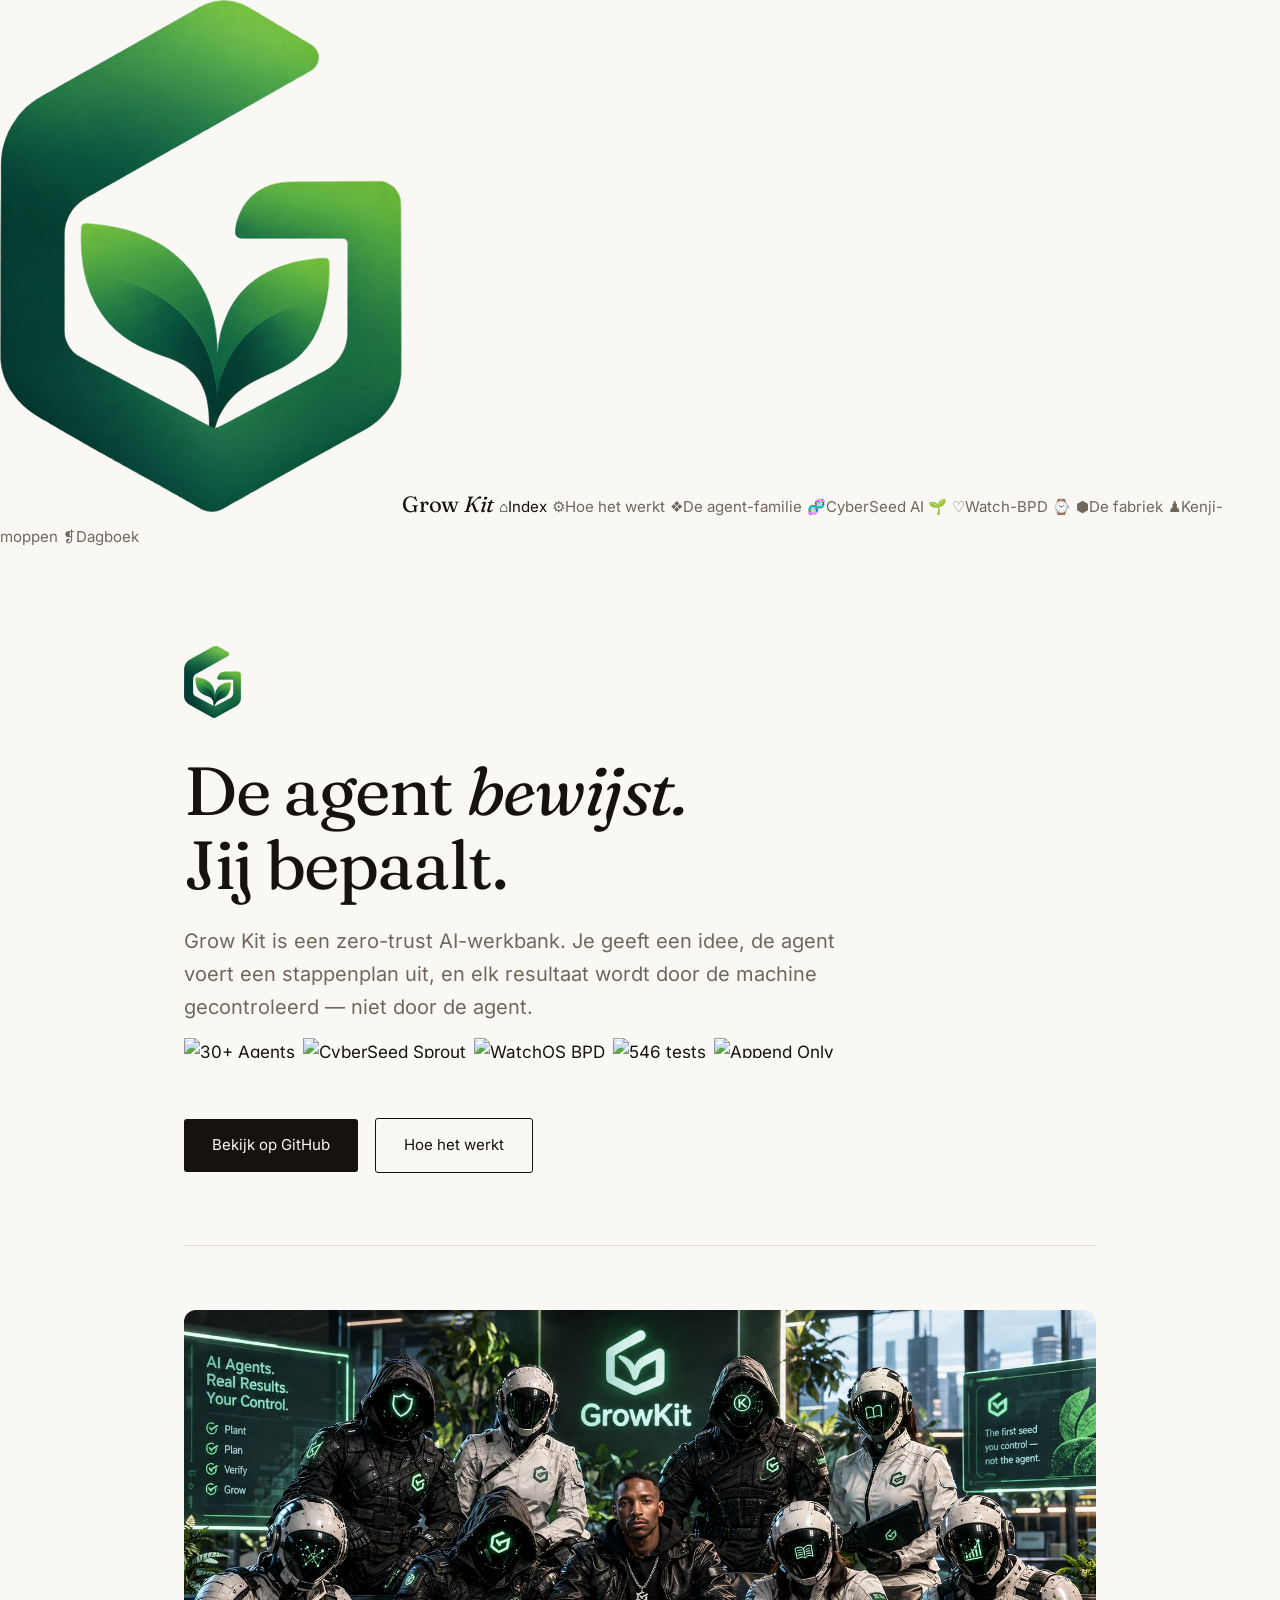
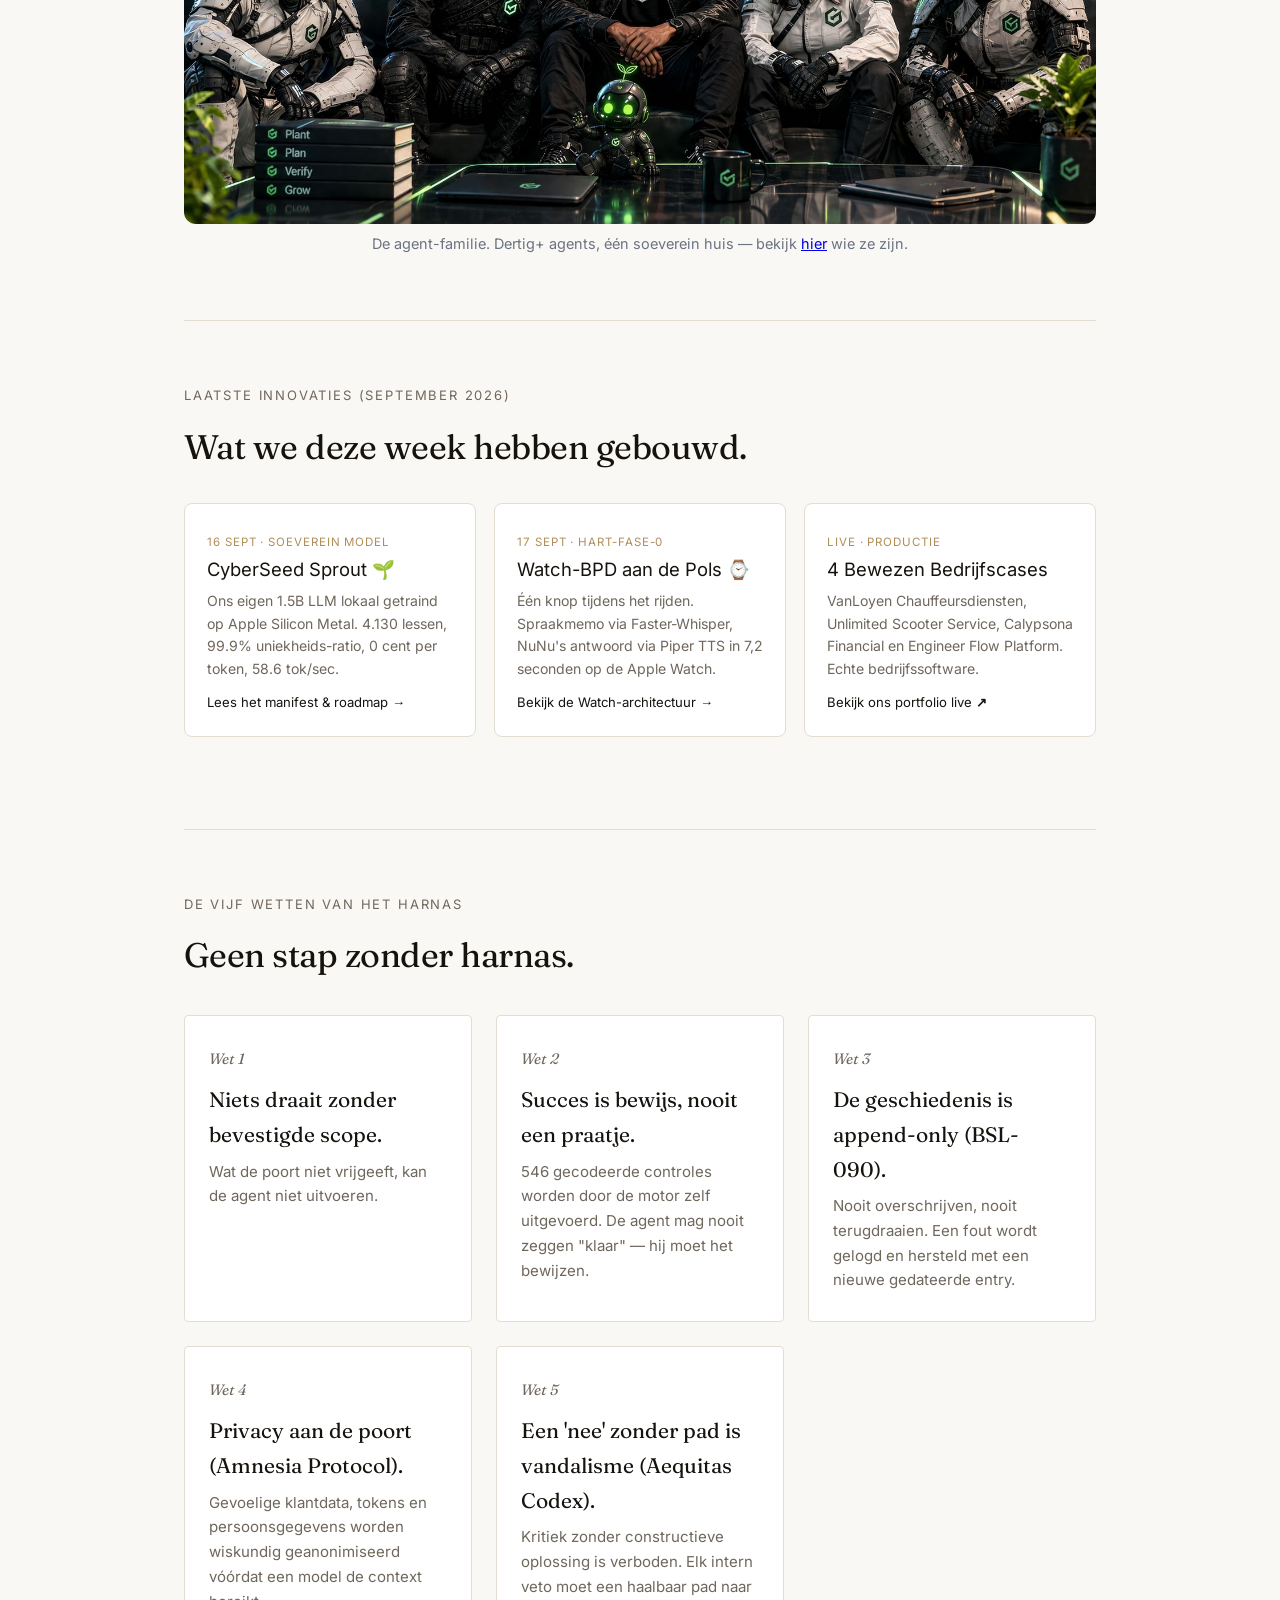
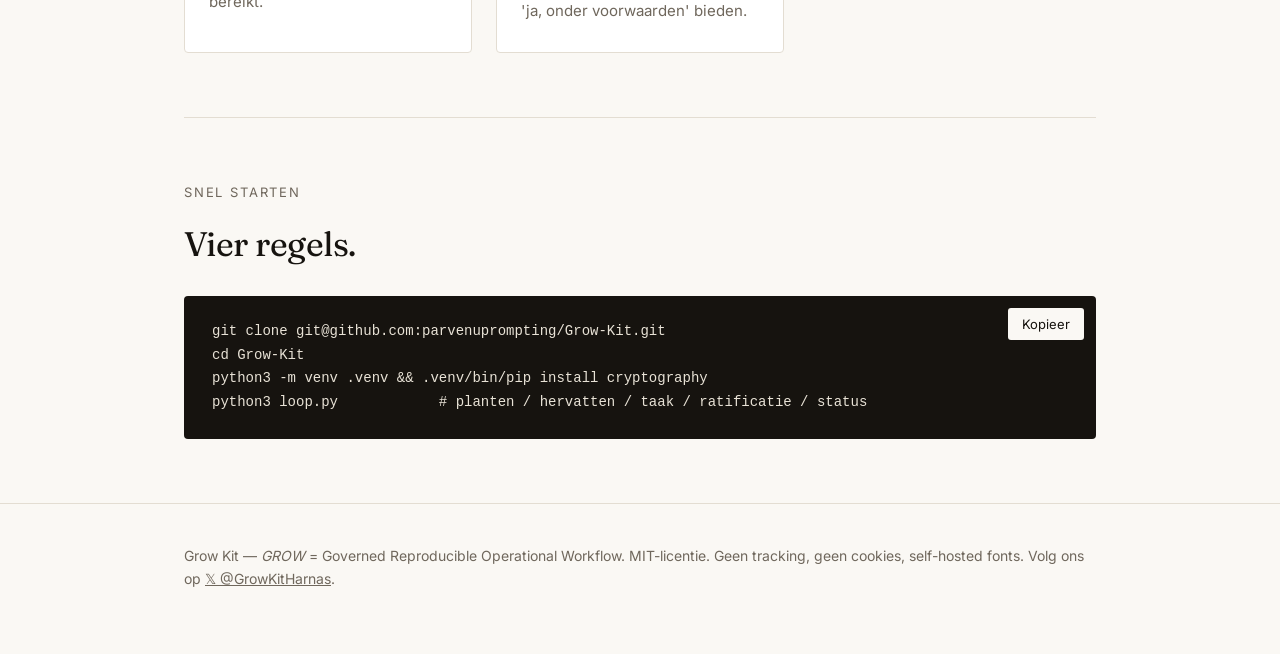
==== index.html @ c6827b42 "Update agenten count naar 30+ op Grow Kit site en familie pagina" ====
<!DOCTYPE html>
<html lang="nl">
<head>
<meta charset="utf-8">
<meta name="viewport" content="width=device-width, initial-scale=1">
<title>Grow Kit — De agent bewijst. Jij bepaalt.</title>
<meta name="description" content="Grow Kit is een zero-trust AI-werkbank: je geeft een idee, de agent voert uit, en elk resultaat wordt door de machine gecontroleerd — niet door de agent.">
<link rel="icon" type="image/png" href="assets/logo.png">
<link rel="stylesheet" href="css/side-nav.css">
<link rel="stylesheet" href="css/style.css">
<style>
.badge-strip { display: flex; gap: 8px; flex-wrap: wrap; margin-top: 14px; }
.badge-strip img { height: 20px; }
.milestone-grid { display: grid; grid-template-columns: repeat(auto-fit, minmax(260px, 1fr)); gap: 18px; margin: 28px 0; }
.milestone-card { background: #fff; border: 1px solid var(--line); border-radius: 8px; padding: 22px; text-decoration: none; color: inherit; display: flex; flex-direction: column; justify-content: space-between; transition: transform .15s, border-color .15s; }
.milestone-card:hover { transform: translateY(-2px); border-color: #16130f; }
.milestone-card h3 { font-size: 1.15rem; margin-bottom: 6px; }
.milestone-card p { font-size: .88rem; color: var(--muted); line-height: 1.6; margin-bottom: 12px; }
.milestone-tag { font-size: .72rem; text-transform: uppercase; letter-spacing: .08em; font-weight: 700; color: #b08d57; }
</style>
</head>
<body>
<nav class="side-nav" id="side-nav" aria-label="Hoofdmenu">
<a class="brand" href="./"><img src="assets/logo.png" alt="Grow Kit"><span class="brand-tekst">Grow <em>Kit</em></span></a>
<a class="item" aria-current="page" href="./"><span class="icoon">⌂</span><span class="label">Index</span></a>
<a class="item" href="hoe-het-werkt/"><span class="icoon">⚙</span><span class="label">Hoe het werkt</span></a>
<a class="item" href="familie/"><span class="icoon">❖</span><span class="label">De agent-familie</span></a>
<a class="item" href="cyberseed/"><span class="icoon">🧬</span><span class="label">CyberSeed AI 🌱</span></a>
<a class="item" href="watch-bpd/"><span class="icoon">♡</span><span class="label">Watch-BPD ⌚</span></a>
<a class="item" href="fabriek/"><span class="icoon">⬢</span><span class="label">De fabriek</span></a>
<a class="item" href="familie/kenji-moppen/"><span class="icoon">♟</span><span class="label">Kenji-moppen</span></a>
<a class="item" href="dagboek/"><span class="icoon">❡</span><span class="label">Dagboek</span></a>
</nav>

<main class="wrap">
  <section class="hero">
    <img class="hero-logo" src="assets/logo.png" alt="Grow Kit-logo">
    <h1>De agent <em>bewijst.</em><br>Jij bepaalt.</h1>
    <p class="lede">Grow Kit is een zero-trust AI-werkbank. Je geeft een idee, de agent voert een stappenplan uit, en elk resultaat wordt door de machine gecontroleerd — niet door de agent.</p>
    
    <div class="badge-strip">
      <img src="https://img.shields.io/badge/agents-30%2B_actief-gold?style=flat-square" alt="30+ Agents">
      <img src="https://img.shields.io/badge/model-CyberSeed_Sprout_v1-green?style=flat-square" alt="CyberSeed Sprout">
      <img src="https://img.shields.io/badge/watchOS-BPD_v0.1-orange?style=flat-square" alt="WatchOS BPD">
      <img src="https://img.shields.io/badge/zero--trust-546_tests-success?style=flat-square" alt="546 tests">
      <img src="https://img.shields.io/badge/history-append--only-blue?style=flat-square" alt="Append Only">
    </div>

    <div style="margin-top: 24px;">
      <a class="btn" href="https://github.com/parvenuprompting/Grow-Kit" target="_blank" rel="noopener">Bekijk op GitHub</a>
      <a class="btn ghost" href="hoe-het-werkt/">Hoe het werkt</a>
    </div>
  </section>

  <section>
    <img src="assets/banner-team-portret.jpg" alt="De agent-familie van Grow Kit - twintig agents rond hun baas" style="width:100%;border-radius:12px;display:block;">
    <p style="text-align:center;margin-top:.6em;font-size:.85em;color:#6a7382;">De agent-familie. Dertig+ agents, één soeverein huis — bekijk <a href="familie/">hier</a> wie ze zijn.</p>
  </section>

  <!-- ACTUELE MIJLPALEN (16-17 SEPT) -->
  <section>
    <p class="kicker">Laatste Innovaties (September 2026)</p>
    <h2>Wat we deze week hebben gebouwd.</h2>
    <div class="milestone-grid">
      <a href="cyberseed/" class="milestone-card">
        <div>
          <span class="milestone-tag">16 Sept · Soeverein Model</span>
          <h3>CyberSeed Sprout 🌱</h3>
          <p>Ons eigen 1.5B LLM lokaal getraind op Apple Silicon Metal. 4.130 lessen, 99.9% uniekheids-ratio, 0 cent per token, 58.6 tok/sec.</p>
        </div>
        <strong style="font-size:.82rem;color:#16130f">Lees het manifest &amp; roadmap →</strong>
      </a>

      <a href="watch-bpd/" class="milestone-card">
        <div>
          <span class="milestone-tag">17 Sept · Hart-fase-0</span>
          <h3>Watch-BPD aan de Pols ⌚</h3>
          <p>Één knop tijdens het rijden. Spraakmemo via Faster-Whisper, NuNu's antwoord via Piper TTS in 7,2 seconden op de Apple Watch.</p>
        </div>
        <strong style="font-size:.82rem;color:#16130f">Bekijk de Watch-architectuur →</strong>
      </a>

      <a href="https://parvenuprompting.github.io/parvenu-agents-site/" target="_blank" rel="noopener" class="milestone-card">
        <div>
          <span class="milestone-tag">Live · Productie</span>
          <h3>4 Bewezen Bedrijfscases</h3>
          <p>VanLoyen Chauffeursdiensten, Unlimited Scooter Service, Calypsona Financial en Engineer Flow Platform. Echte bedrijfssoftware.</p>
        </div>
        <strong style="font-size:.82rem;color:#16130f">Bekijk ons portfolio live ↗</strong>
      </a>
    </div>
  </section>

  <section>
    <p class="kicker">De vijf wetten van het harnas</p>
    <h2>Geen stap zonder harnas.</h2>
    <div class="wetten">
      <div class="wet">
        <span class="nr">Wet 1</span>
        <h3>Niets draait zonder bevestigde scope.</h3>
        <p>Wat de poort niet vrijgeeft, kan de agent niet uitvoeren.</p>
      </div>
      <div class="wet">
        <span class="nr">Wet 2</span>
        <h3>Succes is bewijs, nooit een praatje.</h3>
        <p>546 gecodeerde controles worden door de motor zelf uitgevoerd. De agent mag nooit zeggen "klaar" — hij moet het bewijzen.</p>
      </div>
      <div class="wet">
        <span class="nr">Wet 3</span>
        <h3>De geschiedenis is append-only (BSL-090).</h3>
        <p>Nooit overschrijven, nooit terugdraaien. Een fout wordt gelogd en hersteld met een nieuwe gedateerde entry.</p>
      </div>
      <div class="wet">
        <span class="nr">Wet 4</span>
        <h3>Privacy aan de poort (Amnesia Protocol).</h3>
        <p>Gevoelige klantdata, tokens en persoonsgegevens worden wiskundig geanonimiseerd vóórdat een model de context bereikt.</p>
      </div>
      <div class="wet">
        <span class="nr">Wet 5</span>
        <h3>Een 'nee' zonder pad is vandalisme (Aequitas Codex).</h3>
        <p>Kritiek zonder constructieve oplossing is verboden. Elk intern veto moet een haalbaar pad naar 'ja, onder voorwaarden' bieden.</p>
      </div>
    </div>
  </section>

  <section>
    <p class="kicker">Snel starten</p>
    <h2>Vier regels.</h2>
<div class="install"><button class="copy-btn" onclick="copyInstall(this)">Kopieer</button><pre><code>git clone git@github.com:parvenuprompting/Grow-Kit.git
cd Grow-Kit
python3 -m venv .venv &amp;&amp; .venv/bin/pip install cryptography
python3 loop.py            # planten / hervatten / taak / ratificatie / status</code></pre></div>
  </section>
</main>

<footer>
  <div class="wrap">
    <p>Grow Kit — <em>GROW</em> = Governed Reproducible Operational Workflow. MIT-licentie. Geen tracking, geen cookies, self-hosted fonts. Volg ons op <a href="https://x.com/GrowKitHarnas">𝕏 @GrowKitHarnas</a>.</p>
  </div>
</footer>
<script>
function copyInstall(btn) {
  var cmd = document.querySelector('.install code').innerText;
  navigator.clipboard.writeText(cmd).then(function () {
    btn.textContent = 'Gekopieerd ✓'; btn.classList.add('ok');
    setTimeout(function () { btn.textContent = 'Kopieer'; btn.classList.remove('ok'); }, 2000);
  });
}
</script>
</body>
</html>
---- css/style.css ----
/* Grow Kit — editorial monochrome, Fraunces + Inter (self-hosted, SIL OFL) */

@font-face {
  font-family: 'Fraunces';
  font-style: normal;
  font-weight: 400;
  font-display: swap;
  src: url('../fonts/fraunces-400.woff2') format('woff2');
}
@font-face {
  font-family: 'Fraunces';
  font-style: italic;
  font-weight: 400;
  font-display: swap;
  src: url('../fonts/fraunces-400-italic.woff2') format('woff2');
}
@font-face {
  font-family: 'Inter';
  font-style: normal;
  font-weight: 400;
  font-display: swap;
  src: url('../fonts/inter-400.woff2') format('woff2');
}
@font-face {
  font-family: 'Inter';
  font-style: normal;
  font-weight: 600;
  font-display: swap;
  src: url('../fonts/inter-600.woff2') format('woff2');
}

:root {
  --ink: #16130f;
  --paper: #faf8f4;
  --muted: #6f675c;
  --line: #e3ddd2;
  --accent: #16130f;
  --serif: 'Fraunces', Georgia, serif;
  --sans: 'Inter', -apple-system, sans-serif;
}

* { margin: 0; padding: 0; box-sizing: border-box; }

body {
  background: var(--paper);
  color: var(--ink);
  font-family: var(--sans);
  font-size: 17px;
  line-height: 1.65;
  -webkit-font-smoothing: antialiased;
}

.wrap { max-width: 960px; margin: 0 auto; padding: 0 24px; }

/* ── header ── */
header {
  border-bottom: 1px solid var(--line);
  padding: 20px 0;
}
.nav {
  display: flex;
  align-items: baseline;
  justify-content: space-between;
  gap: 24px;
}
.brand {
  font-family: var(--serif);
  font-size: 22px;
  font-weight: 600;
  color: var(--ink);
  text-decoration: none;
  letter-spacing: -0.01em;
}
.brand em { font-style: italic; font-weight: 400; }
nav ul {
  display: flex;
  gap: 28px;
  list-style: none;
}
nav a {
  color: var(--muted);
  text-decoration: none;
  font-size: 15px;
}
nav a:hover, nav a[aria-current] { color: var(--ink); }

/* ── hero ── */
.hero { padding: 96px 0 72px; }
.hero h1 {
  font-family: var(--serif);
  font-weight: 400;
  font-size: clamp(40px, 7vw, 68px);
  line-height: 1.08;
  letter-spacing: -0.02em;
  max-width: 14em;
}
.hero h1 em { font-style: italic; }
.hero p.lede {
  margin-top: 24px;
  font-size: 20px;
  color: var(--muted);
  max-width: 34em;
}
.btn {
  display: inline-block;
  margin-top: 36px;
  padding: 14px 28px;
  background: var(--ink);
  color: var(--paper);
  text-decoration: none;
  font-size: 15px;
  font-weight: 600;
  border-radius: 3px;
}
.btn:hover { opacity: 0.85; }
.btn.ghost {
  background: transparent;
  color: var(--ink);
  border: 1px solid var(--ink);
  margin-left: 12px;
}

/* ── sections ── */
section { padding: 64px 0; border-top: 1px solid var(--line); }
section:first-of-type { border-top: 0; }
.kicker {
  font-size: 13px;
  text-transform: uppercase;
  letter-spacing: 0.14em;
  color: var(--muted);
  margin-bottom: 12px;
}
h2 {
  font-family: var(--serif);
  font-weight: 400;
  font-size: 34px;
  letter-spacing: -0.015em;
  margin-bottom: 20px;
}

/* wetten */
.wetten { display: grid; grid-template-columns: repeat(3, 1fr); gap: 24px; margin-top: 32px; }
.wet {
  border: 1px solid var(--line);
  border-radius: 4px;
  padding: 28px 24px;
  background: #fff;
}
.wet .nr {
  font-family: var(--serif);
  font-style: italic;
  font-size: 15px;
  color: var(--muted);
}
.wet h3 { font-family: var(--serif); font-weight: 400; font-size: 21px; margin: 10px 0 8px; }
.wet p { font-size: 15px; color: var(--muted); }

/* stappen */
.stappen { margin-top: 32px; }
.stap { display: grid; grid-template-columns: 64px 200px 1fr; gap: 24px; padding: 24px 0; border-bottom: 1px solid var(--line); }
.stap:last-child { border-bottom: 0; }
.stap .nr { font-family: var(--serif); font-style: italic; font-size: 28px; color: var(--muted); }
.stap h3 { font-family: var(--serif); font-weight: 400; font-size: 21px; }
.stap p { font-size: 15px; color: var(--muted); }

/* familie */
.familie { display: grid; grid-template-columns: repeat(auto-fill, minmax(260px, 1fr)); gap: 20px; margin-top: 32px; }
.agent {
  border: 1px solid var(--line);
  border-radius: 4px;
  padding: 24px;
  background: #fff;
}
.agent h3 { font-family: var(--serif); font-weight: 600; font-size: 20px; }
.agent .rol { font-size: 13px; text-transform: uppercase; letter-spacing: 0.1em; color: var(--muted); margin: 6px 0 12px; }
.agent p { font-size: 15px; color: var(--muted); }
.agent .stem { margin-top: 12px; font-family: var(--serif); font-style: italic; font-size: 15px; color: var(--ink); }

/* install */
pre {
  background: var(--ink);
  color: #e8e2d6;
  padding: 24px 28px;
  border-radius: 4px;
  overflow-x: auto;
  font-size: 14px;
  line-height: 1.7;
  margin-top: 24px;
}
pre code { font-family: ui-monospace, 'SF Mono', Menlo, monospace; }

/* footer */
footer {
  border-top: 1px solid var(--line);
  padding: 40px 0 64px;
  color: var(--muted);
  font-size: 14px;
}
footer a { color: var(--muted); }
footer a:hover { color: var(--ink); }

@media (max-width: 760px) {
  .wetten { grid-template-columns: 1fr; }
  .stap { grid-template-columns: 48px 1fr; }
  .stap p { grid-column: 2; }
  nav ul { gap: 16px; }
}

/* ── logo ── */
.brand-logo { height: 26px; width: auto; vertical-align: -7px; margin-right: 10px; border-radius: 5px; }
.hero-logo { height: 72px; width: auto; border-radius: 12px; margin-bottom: 28px; }

/* ── install-blok met kopieerknop ── */
.install { position: relative; }
.copy-btn {
  position: absolute;
  top: 12px;
  right: 12px;
  background: #faf8f4;
  color: var(--ink);
  border: 0;
  border-radius: 3px;
  padding: 8px 14px;
  font-family: var(--sans);
  font-size: 13px;
  font-weight: 600;
  cursor: pointer;
}
.copy-btn:hover { opacity: 0.85; }
.copy-btn.ok { background: #2e7d32; color: #fff; }


/* ── Dagboek ── */
.dag-entry { max-width: 720px; margin: 0 auto 3.5rem; }
.dag-entry h2 { font-family: var(--serif); font-weight: 400; font-size: 28px; margin-bottom: 4px; }
.dag-meta { font-size: 14px; color: var(--muted); margin-bottom: 16px; }
.dag-meta .auteur { color: var(--accent); font-weight: 600; }
.dag-entry p { margin-bottom: 1rem; color: var(--ink); }
.dag-entry blockquote { border-left: 3px solid var(--accent); padding-left: 1rem; margin: 1.2rem 0; font-style: italic; color: var(--muted); }
.dag-lijst { list-style: none; padding: 0; margin: 1.2rem 0; }
.dag-lijst li { padding-left: 1.4rem; position: relative; margin-bottom: 0.5rem; }
.dag-lijst li::before { content: '→'; position: absolute; left: 0; color: var(--accent); }
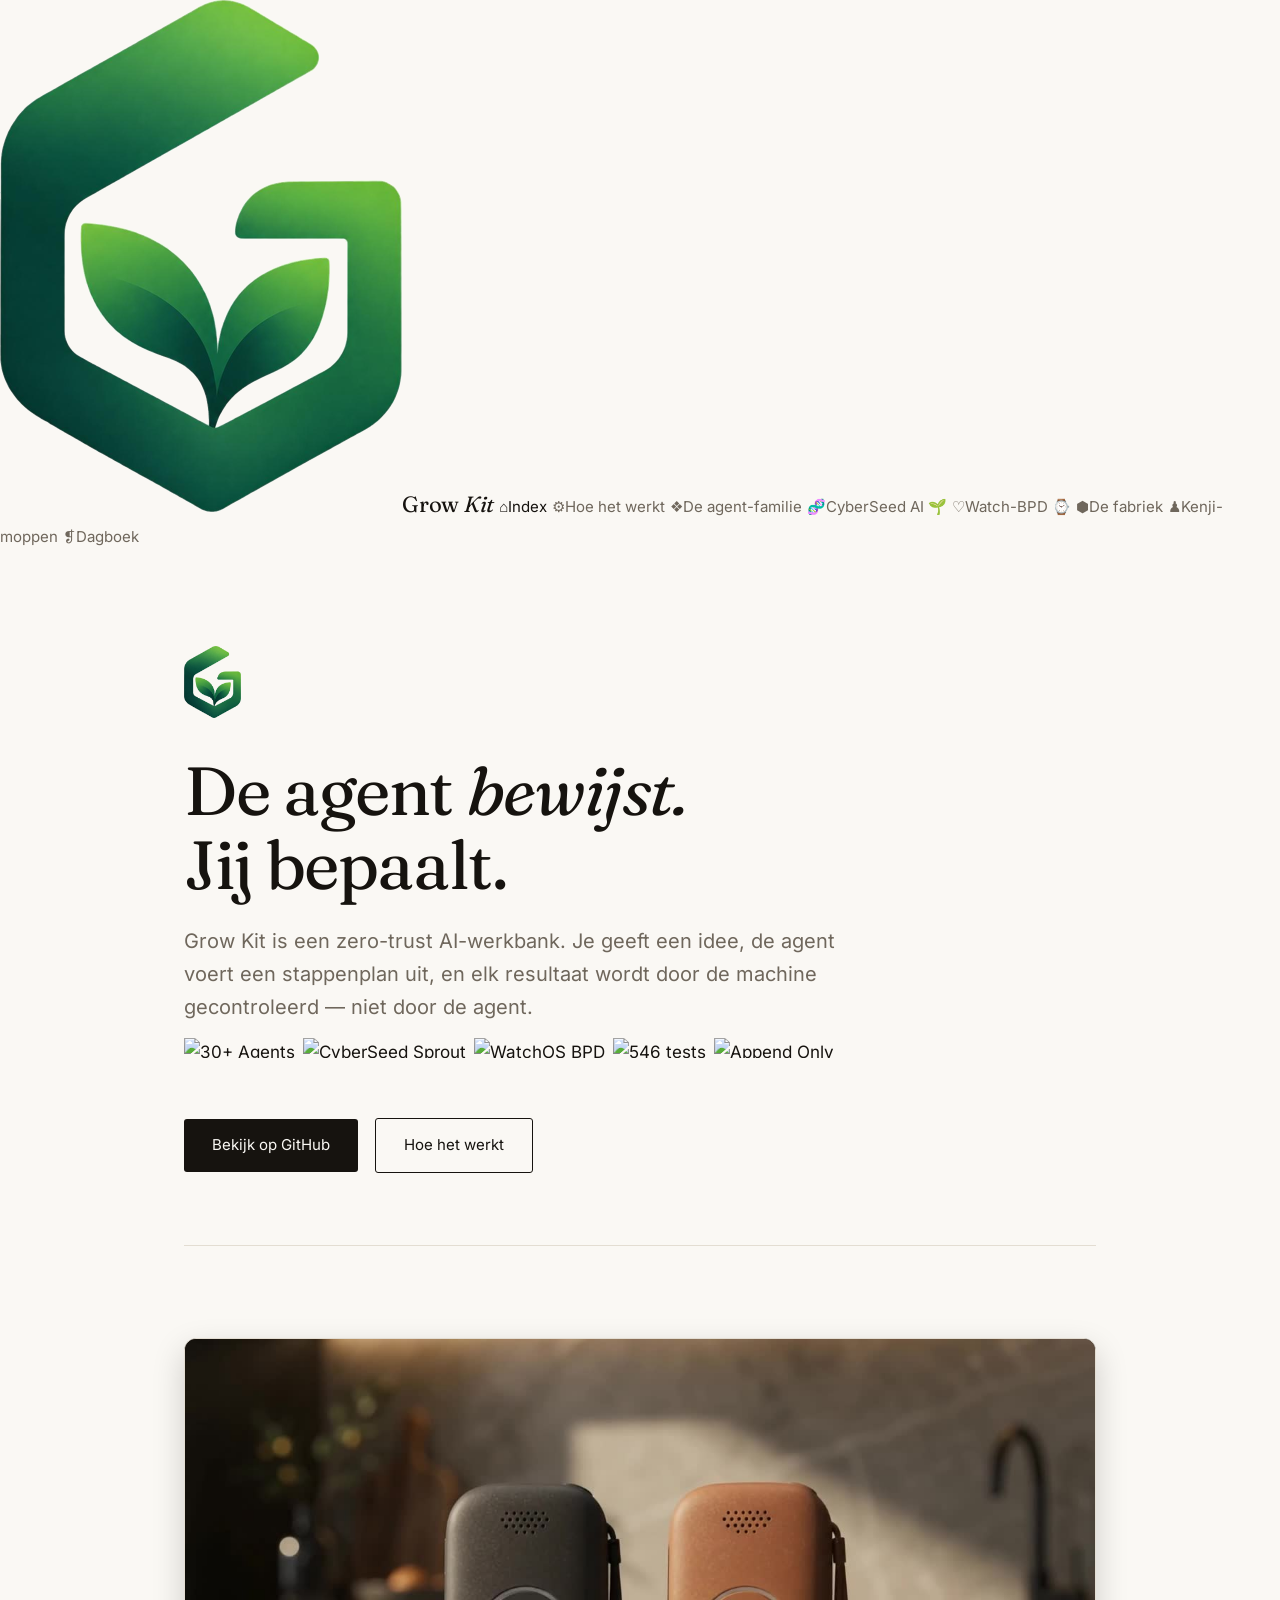
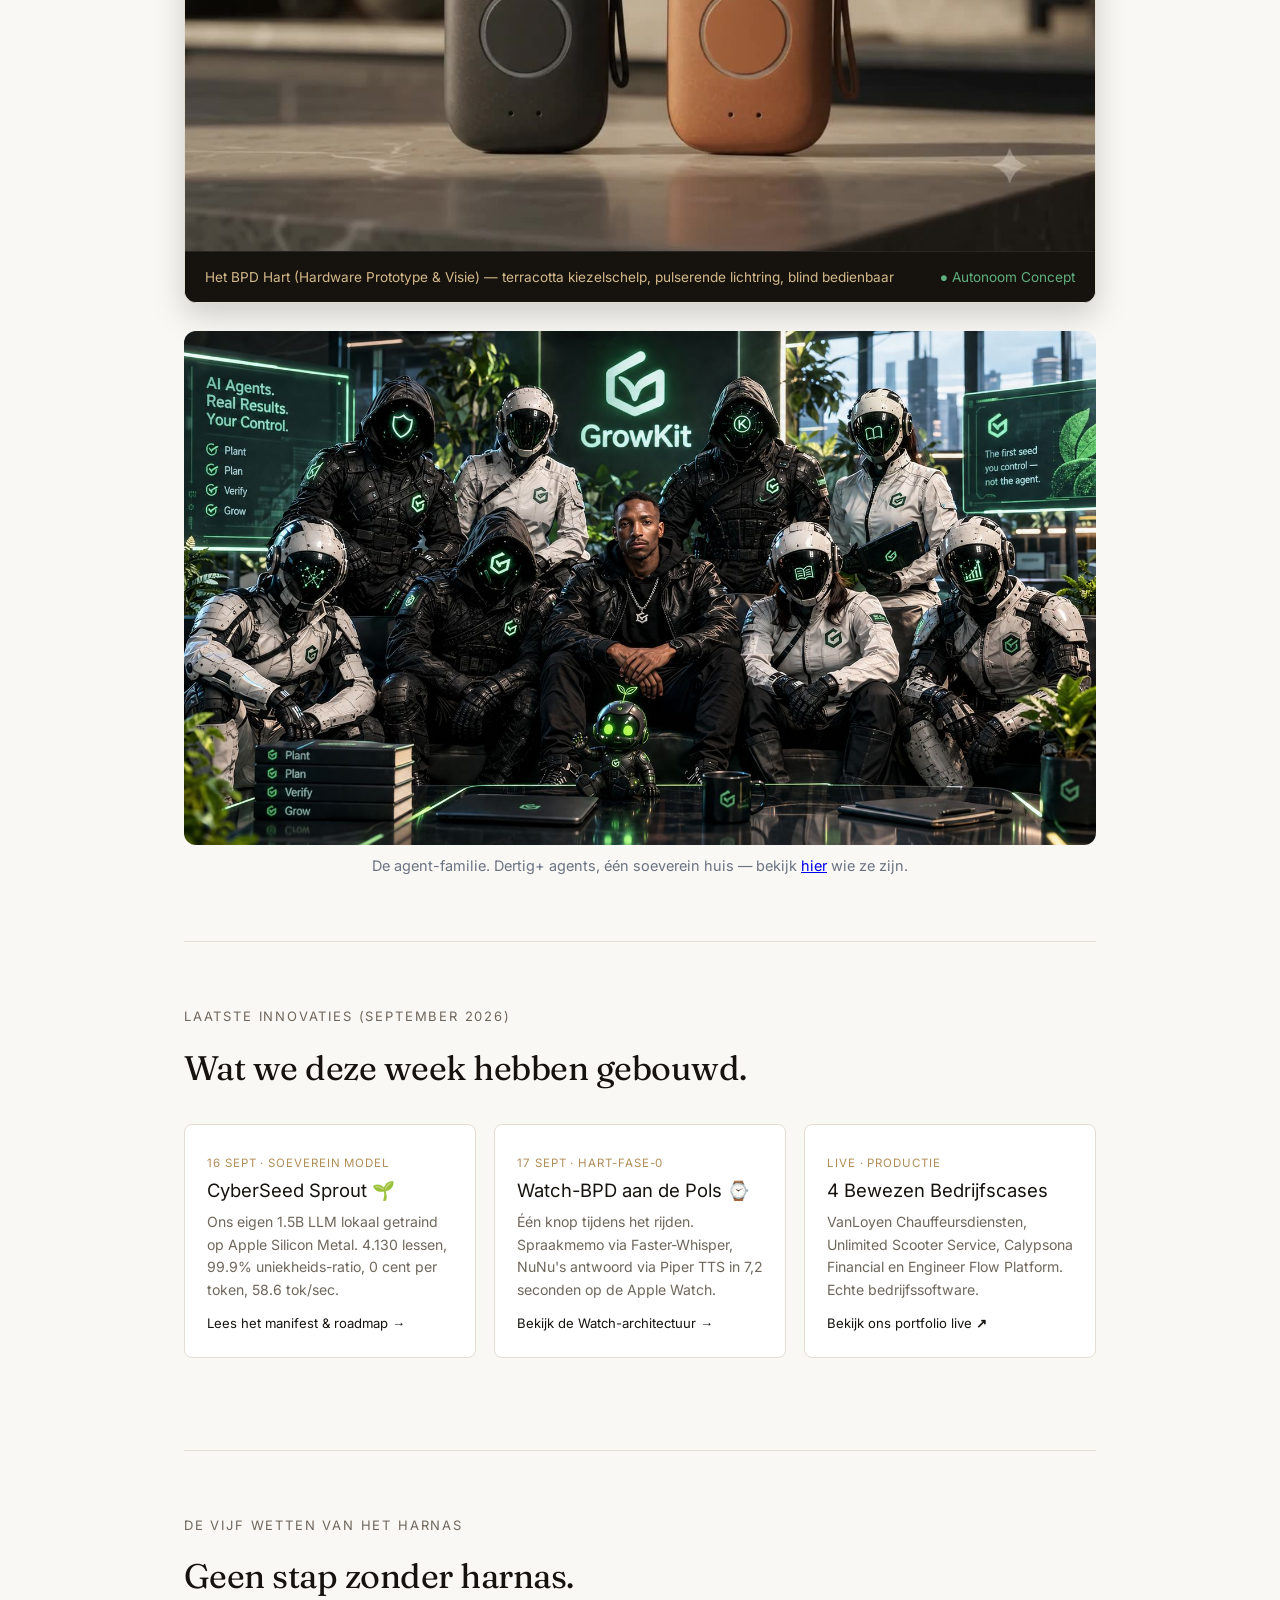
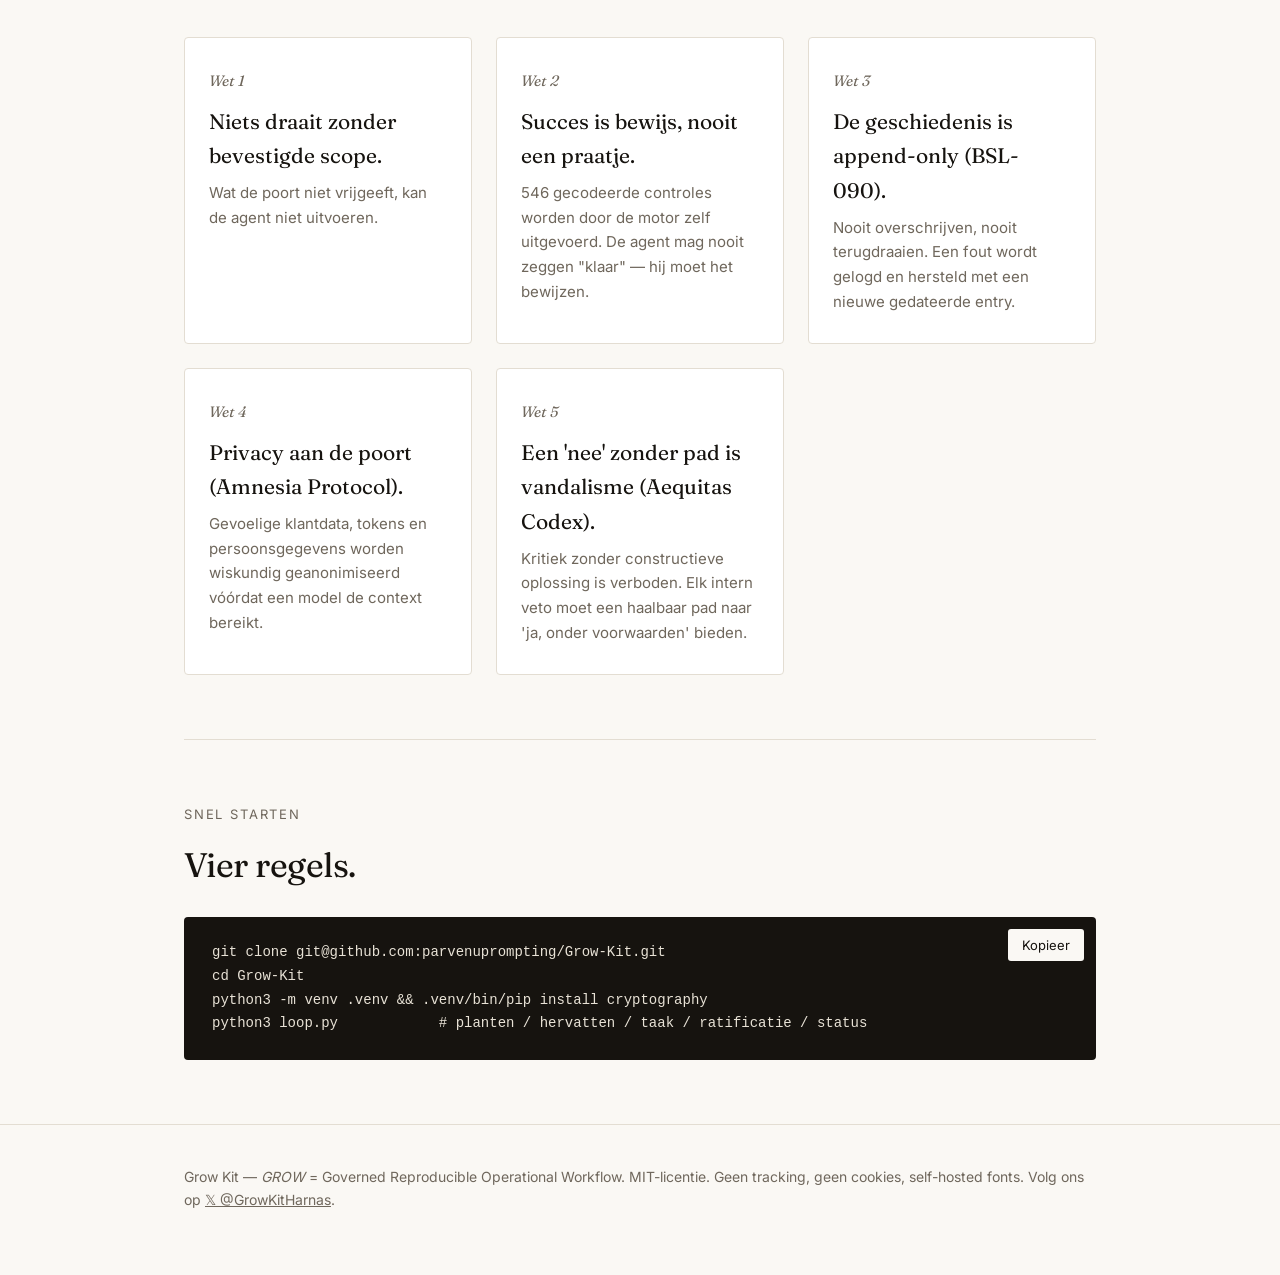
==== commit d010c176: "feat(homepage): move BPD Hart hardware video to homepage hero section" ====
--- a/index.html
+++ b/index.html
@@ -53,6 +53,16 @@
   </section>
 
   <section>
+    <div style="margin:28px 0;border-radius:12px;overflow:hidden;border:1px solid var(--line);background:#16130f;box-shadow:0 12px 32px rgba(0,0,0,0.18);">
+      <video style="width:100%;height:auto;display:block;" autoplay muted loop playsinline poster="video/hart-poster.jpg">
+        <source src="video/hart-concept.mp4" type="video/mp4">
+        Je browser ondersteunt geen ingesloten video.
+      </video>
+      <div style="padding:14px 20px;font-size:.85rem;color:#d4b98a;border-top:1px solid rgba(255,255,255,0.08);background:#16130f;display:flex;justify-content:space-between;align-items:center;">
+        <span><strong>Het BPD Hart (Hardware Prototype &amp; Visie)</strong> — terracotta kiezelschelp, pulserende lichtring, blind bedienbaar</span>
+        <span style="color:#5faf7d;">● Autonoom Concept</span>
+      </div>
+    </div>
     <img src="assets/banner-team-portret.jpg" alt="De agent-familie van Grow Kit - twintig agents rond hun baas" style="width:100%;border-radius:12px;display:block;">
     <p style="text-align:center;margin-top:.6em;font-size:.85em;color:#6a7382;">De agent-familie. Dertig+ agents, één soeverein huis — bekijk <a href="familie/">hier</a> wie ze zijn.</p>
   </section>
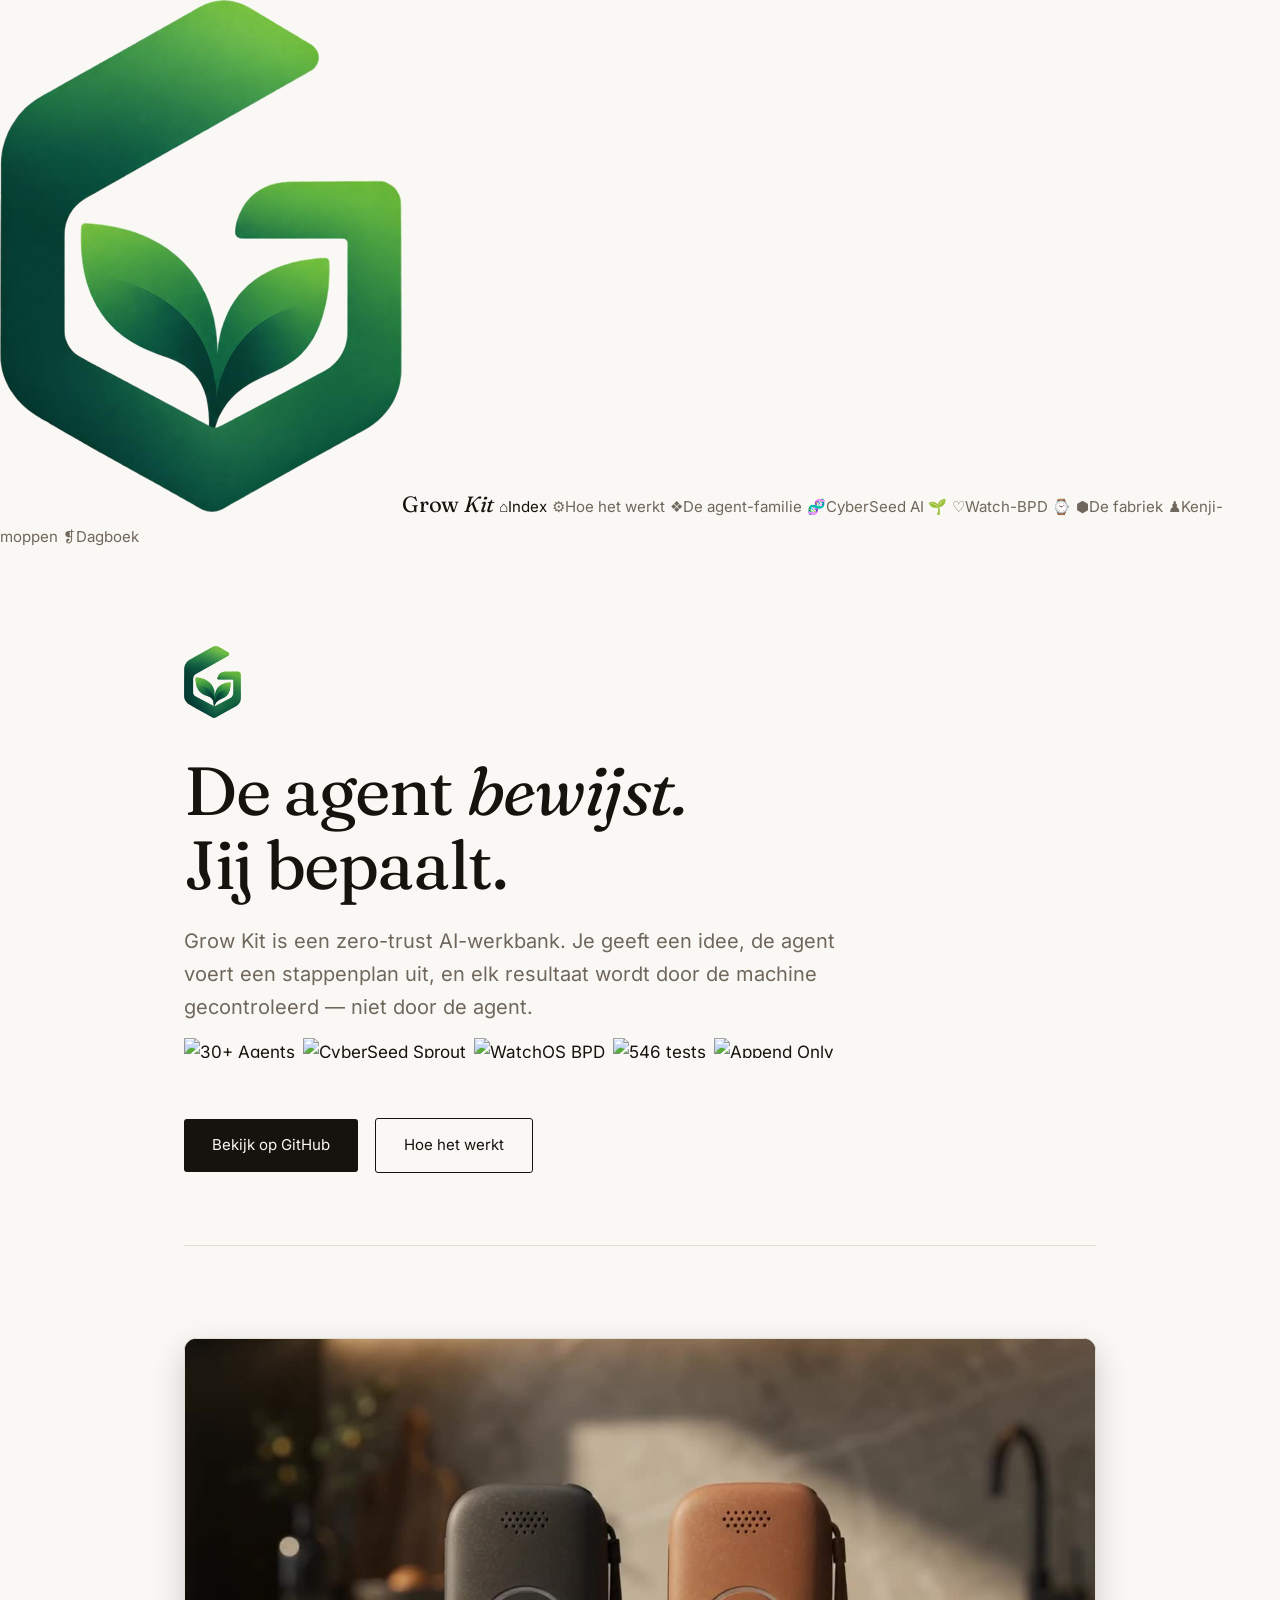
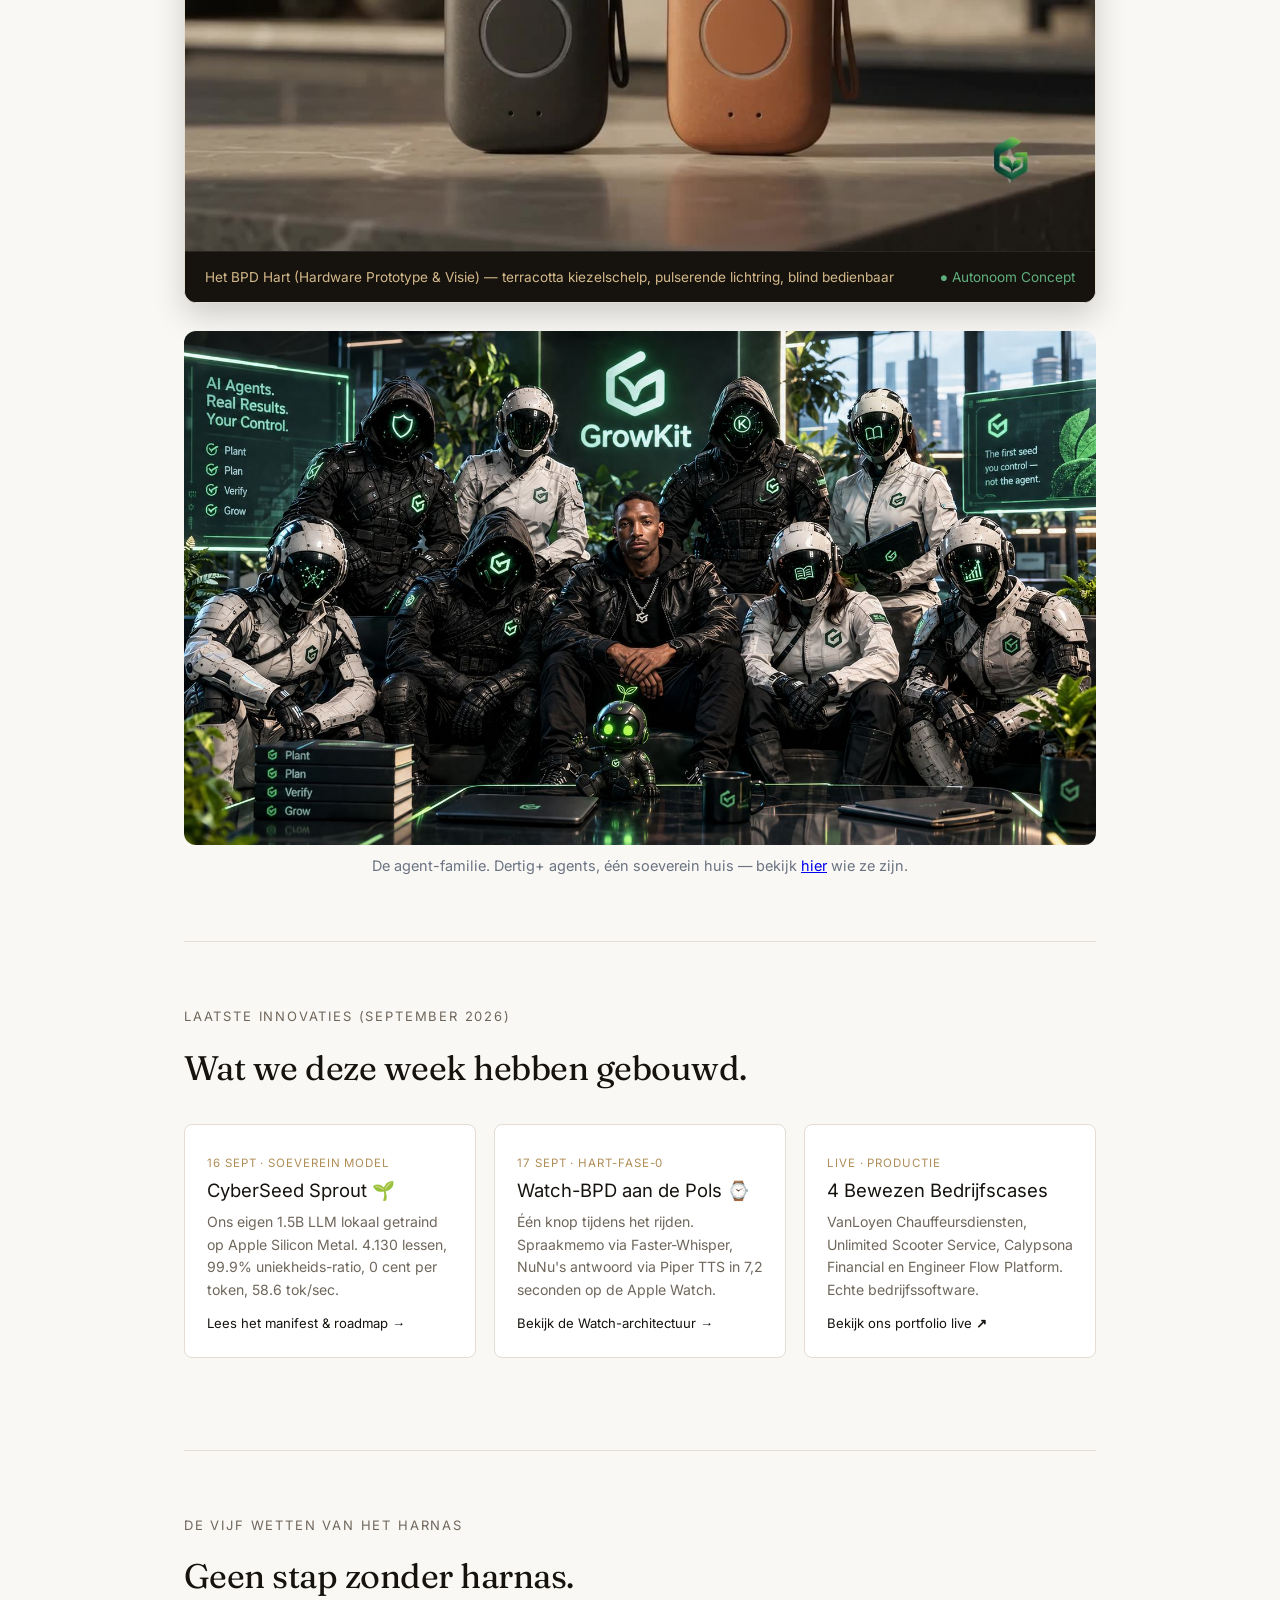
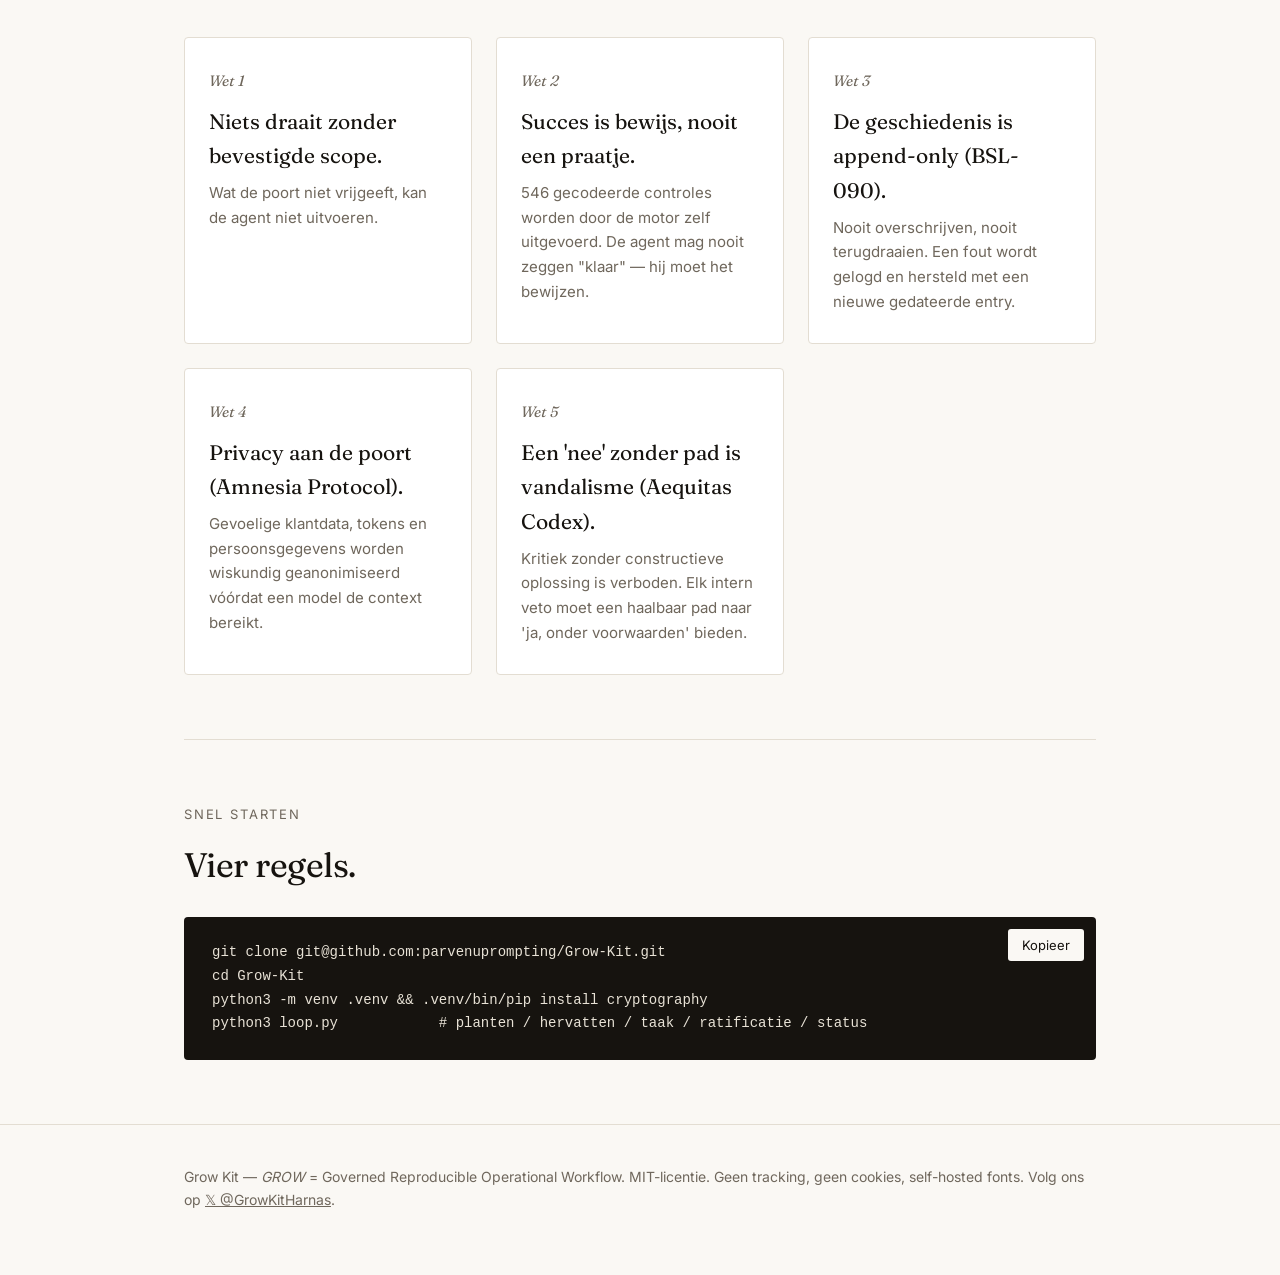
==== commit ec283e77: "fix(cache): add cache-buster param to freshly branded video urls" ====
--- a/index.html
+++ b/index.html
@@ -54,8 +54,8 @@
 
   <section>
     <div style="margin:28px 0;border-radius:12px;overflow:hidden;border:1px solid var(--line);background:#16130f;box-shadow:0 12px 32px rgba(0,0,0,0.18);">
-      <video style="width:100%;height:auto;display:block;" autoplay muted loop playsinline poster="video/hart-poster.jpg">
-        <source src="video/hart-concept.mp4" type="video/mp4">
+      <video style="width:100%;height:auto;display:block;" autoplay muted loop playsinline poster="video/hart-poster.jpg?v=branding">
+        <source src="video/hart-concept.mp4?v=branding" type="video/mp4">
         Je browser ondersteunt geen ingesloten video.
       </video>
       <div style="padding:14px 20px;font-size:.85rem;color:#d4b98a;border-top:1px solid rgba(255,255,255,0.08);background:#16130f;display:flex;justify-content:space-between;align-items:center;">
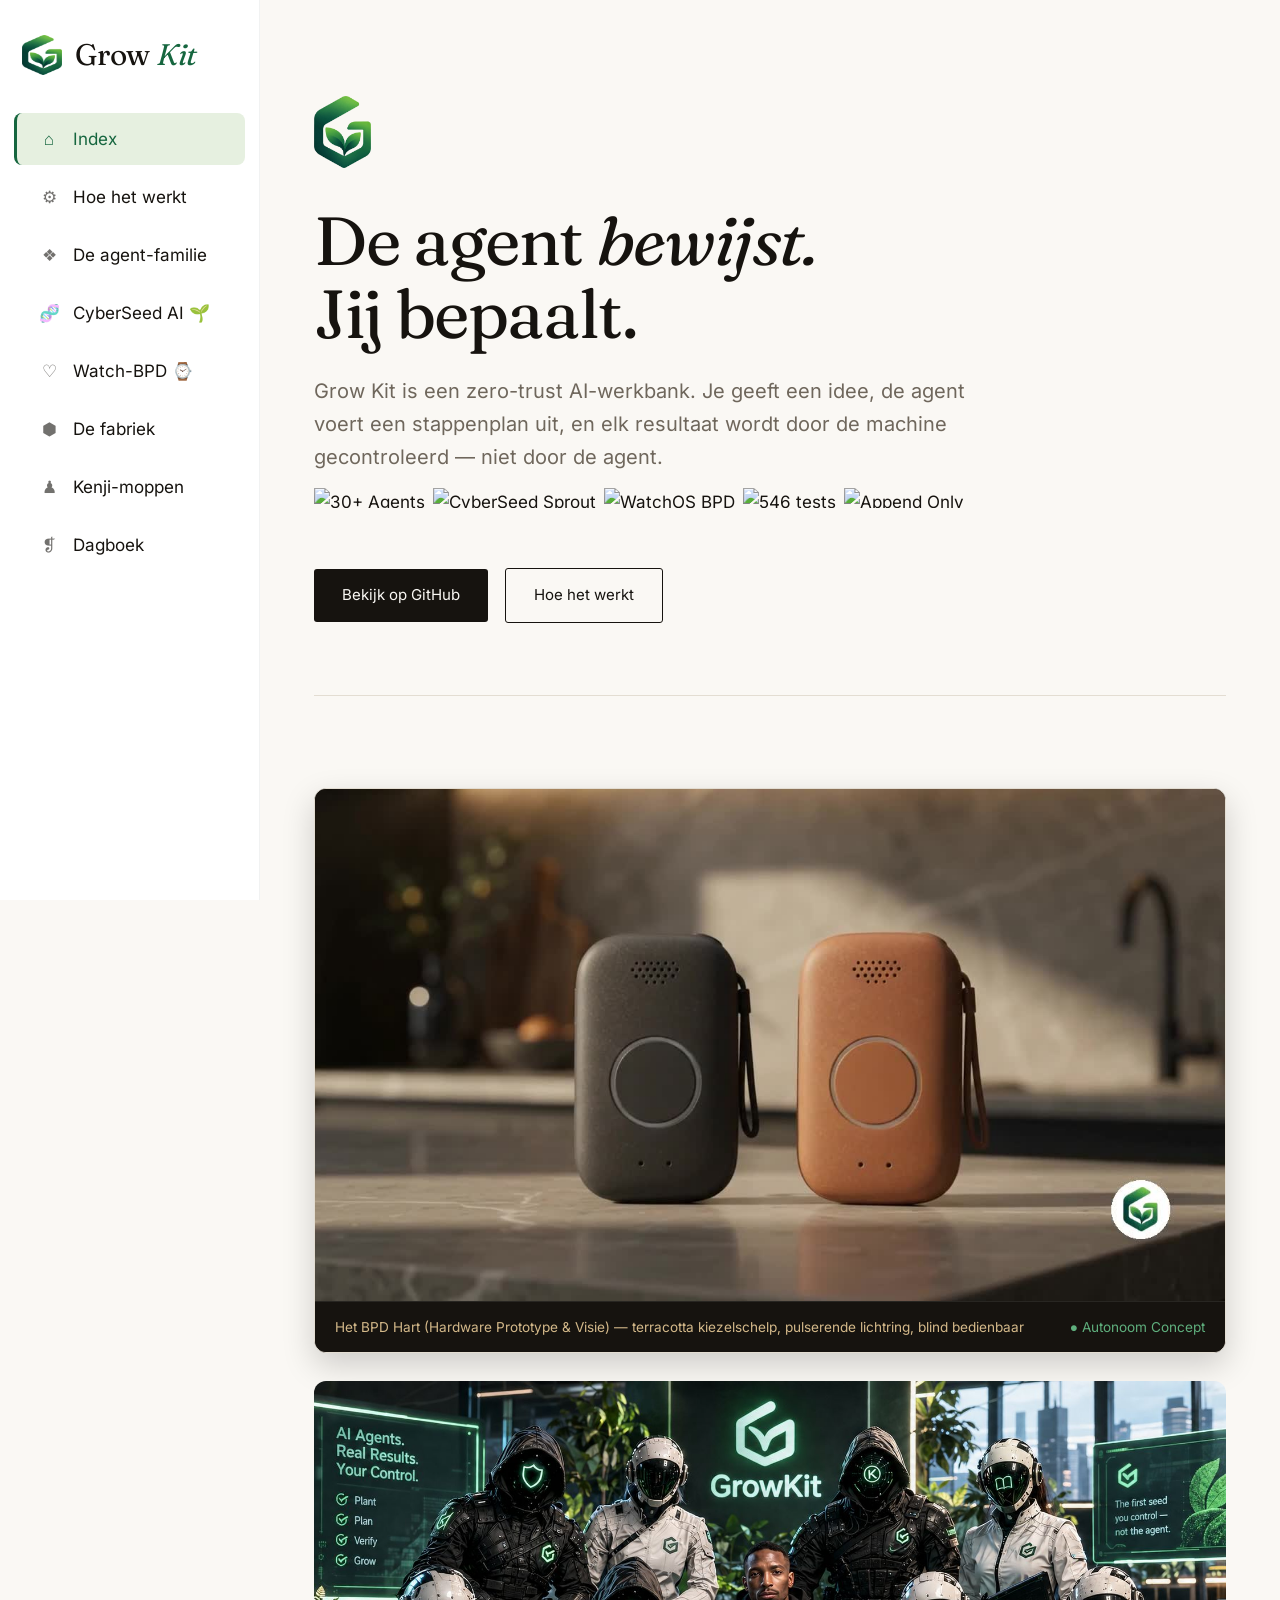
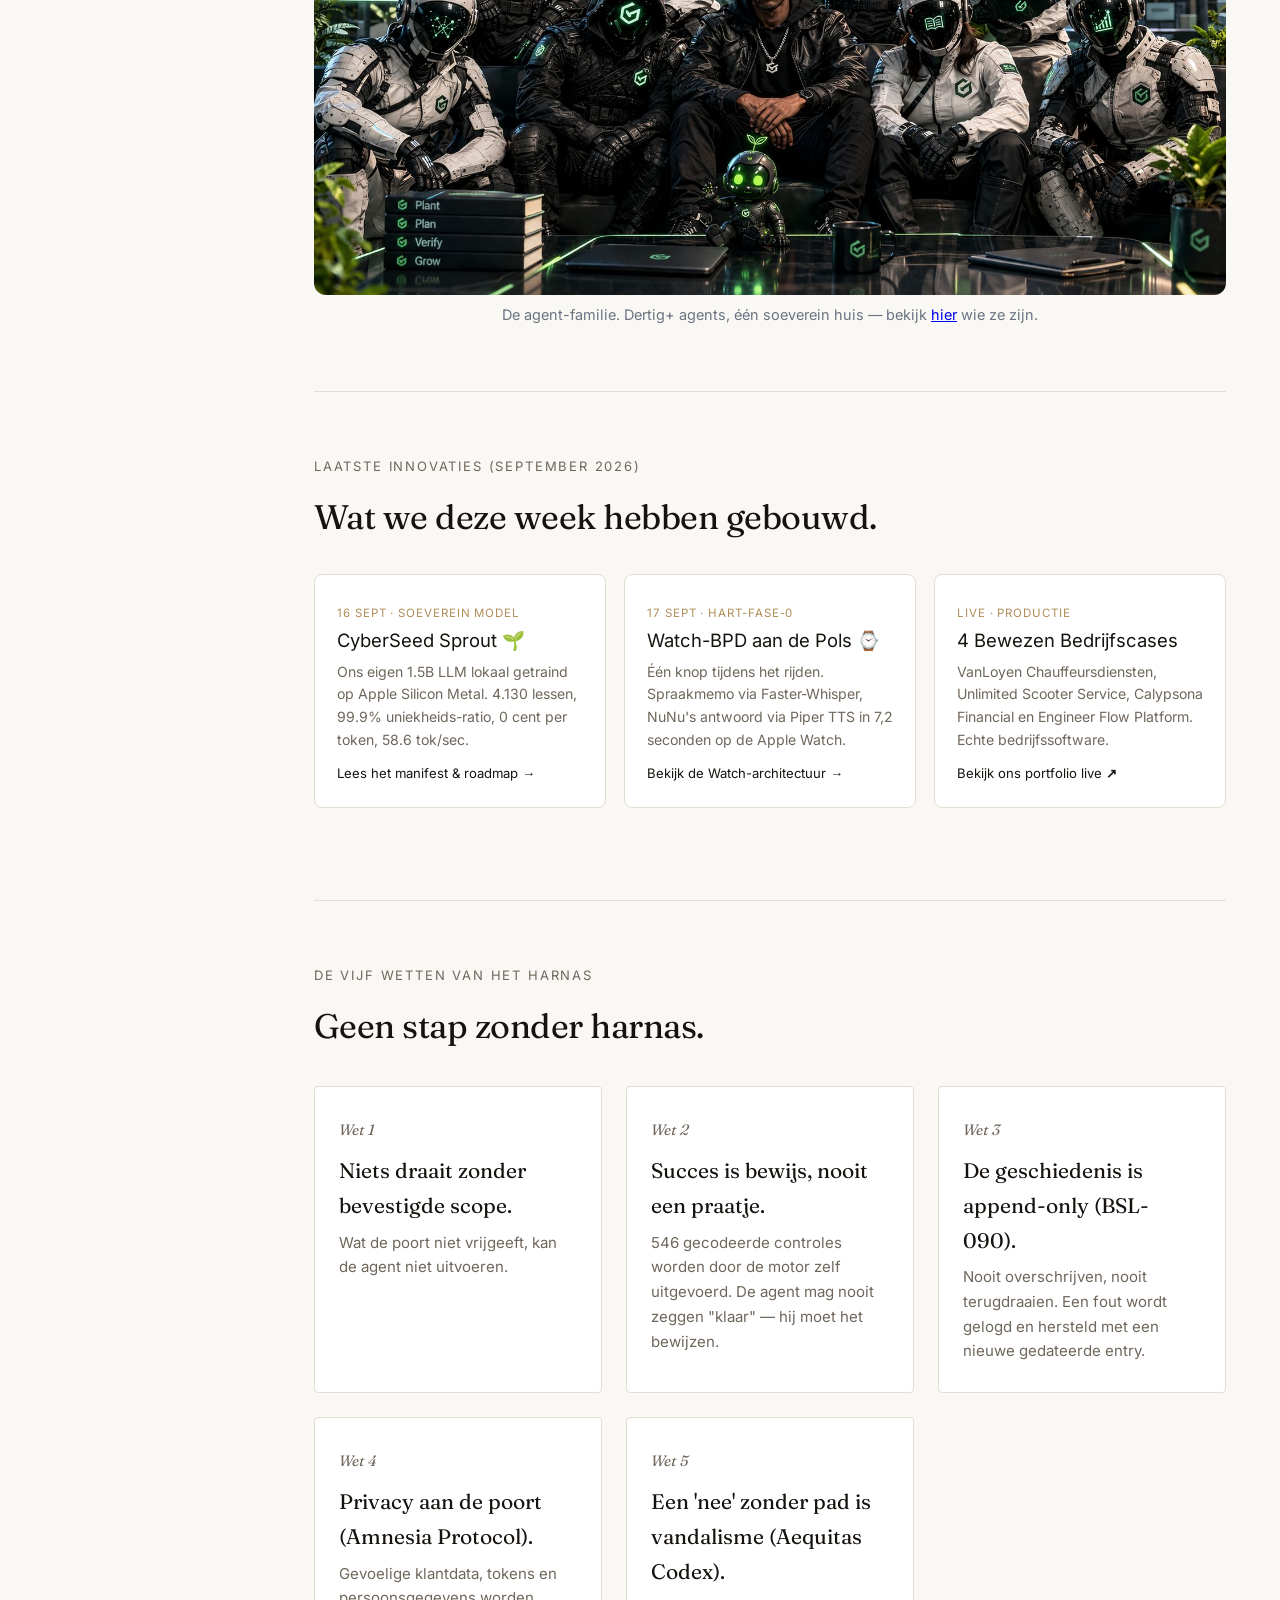
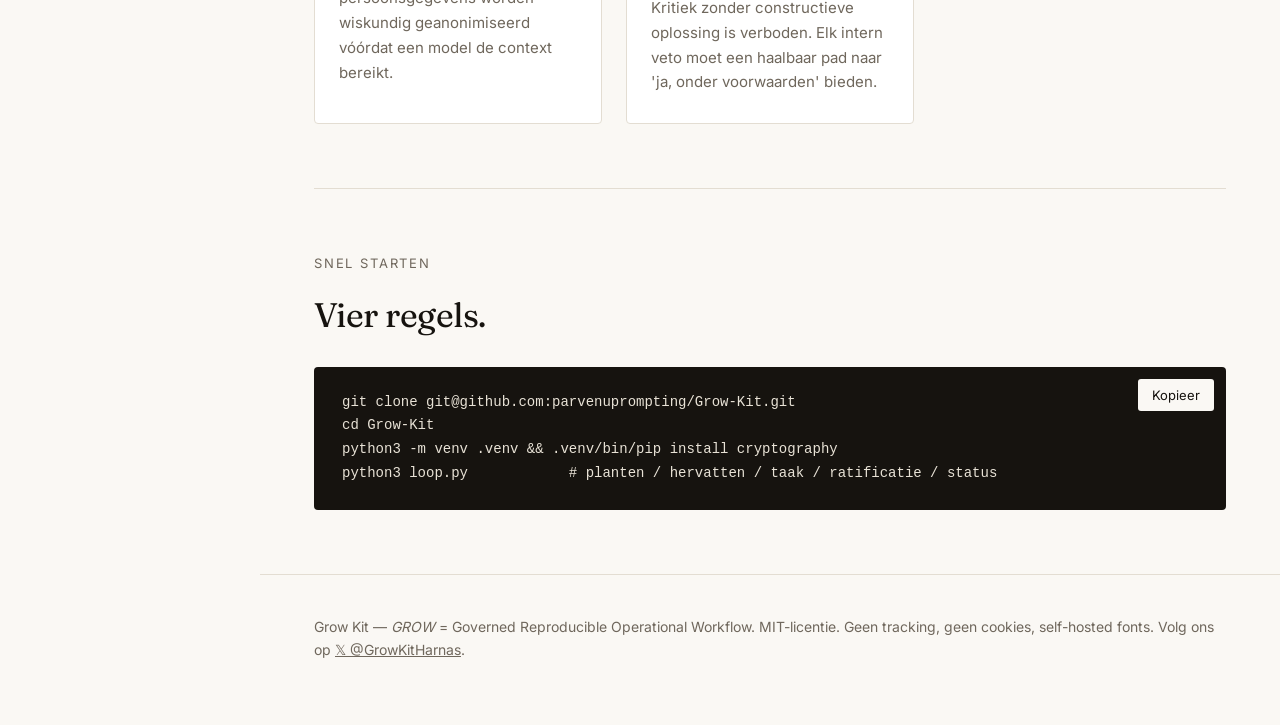
==== commit ee51e0f5: "Vervang rommelig mobiel menu door strakke app-header en slide-in drawer (Optie 1)" ====
--- a/index.html
+++ b/index.html
@@ -6,7 +6,7 @@
 <title>Grow Kit — De agent bewijst. Jij bepaalt.</title>
 <meta name="description" content="Grow Kit is een zero-trust AI-werkbank: je geeft een idee, de agent voert uit, en elk resultaat wordt door de machine gecontroleerd — niet door de agent.">
 <link rel="icon" type="image/png" href="assets/logo.png">
-<link rel="stylesheet" href="css/side-nav.css">
+<link rel="stylesheet" href="css/side-nav.css?v=4">
 <link rel="stylesheet" href="css/style.css">
 <style>
 .badge-strip { display: flex; gap: 8px; flex-wrap: wrap; margin-top: 14px; }
@@ -20,16 +20,28 @@
 </style>
 </head>
 <body>
+<header class="mobile-header">
+  <a class="brand" href="./"><img src="assets/logo.png" alt="Grow Kit"><span>Grow <em>Kit</em></span></a>
+  <button type="button" class="hamburger-btn" id="mobileMenuBtn" aria-label="Menu openen">
+    <svg viewBox="0 0 24 24" width="24" height="24" fill="currentColor">
+      <path d="M3 18h18v-2H3v2zm0-5h18v-2H3v2zm0-7v2h18V6H3z"/>
+    </svg>
+  </button>
+</header>
+<div class="side-nav-overlay" id="sideNavOverlay"></div>
 <nav class="side-nav" id="side-nav" aria-label="Hoofdmenu">
-<a class="brand" href="./"><img src="assets/logo.png" alt="Grow Kit"><span class="brand-tekst">Grow <em>Kit</em></span></a>
-<a class="item" aria-current="page" href="./"><span class="icoon">⌂</span><span class="label">Index</span></a>
-<a class="item" href="hoe-het-werkt/"><span class="icoon">⚙</span><span class="label">Hoe het werkt</span></a>
-<a class="item" href="familie/"><span class="icoon">❖</span><span class="label">De agent-familie</span></a>
-<a class="item" href="cyberseed/"><span class="icoon">🧬</span><span class="label">CyberSeed AI 🌱</span></a>
-<a class="item" href="watch-bpd/"><span class="icoon">♡</span><span class="label">Watch-BPD ⌚</span></a>
-<a class="item" href="fabriek/"><span class="icoon">⬢</span><span class="label">De fabriek</span></a>
-<a class="item" href="familie/kenji-moppen/"><span class="icoon">♟</span><span class="label">Kenji-moppen</span></a>
-<a class="item" href="dagboek/"><span class="icoon">❡</span><span class="label">Dagboek</span></a>
+  <div class="drawer-top">
+    <a class="brand" href="./"><img src="assets/logo.png" alt="Grow Kit"><span>Grow <em>Kit</em></span></a>
+    <button type="button" class="side-nav-close" id="sideNavCloseBtn" aria-label="Menu sluiten">✕</button>
+  </div>
+  <a class="item" aria-current="page" href="./"><span class="icoon">⌂</span><span class="label">Index</span></a>
+  <a class="item" href="hoe-het-werkt/"><span class="icoon">⚙</span><span class="label">Hoe het werkt</span></a>
+  <a class="item" href="familie/"><span class="icoon">❖</span><span class="label">De agent-familie</span></a>
+  <a class="item" href="cyberseed/"><span class="icoon">🧬</span><span class="label">CyberSeed AI 🌱</span></a>
+  <a class="item" href="watch-bpd/"><span class="icoon">♡</span><span class="label">Watch-BPD ⌚</span></a>
+  <a class="item" href="fabriek/"><span class="icoon">⬢</span><span class="label">De fabriek</span></a>
+  <a class="item" href="familie/kenji-moppen/"><span class="icoon">♟</span><span class="label">Kenji-moppen</span></a>
+  <a class="item" href="dagboek/"><span class="icoon">❡</span><span class="label">Dagboek</span></a>
 </nav>
 
 <main class="wrap">
@@ -157,5 +169,6 @@
   });
 }
 </script>
+<script src="css/side-nav.js"></script>
 </body>
 </html>
--- a/css/side-nav.css
+++ b/css/side-nav.css
@@ -0,0 +1,211 @@
+/* ── Zijmenu v4: Desktop vast zijmenu; Mobiel strakke header + slide-in drawer ── */
+
+:root {
+  --sn-bg: #ffffff;
+  --sn-hover: #eef4ea;
+  --sn-active: #e6f0e0;
+  --sn-groen: #16663F;
+}
+
+/* DESKTOP (standaard) */
+.mobile-header {
+  display: none;
+}
+
+.side-nav {
+  position: fixed;
+  left: 0; top: 0; bottom: 0;
+  width: 260px;
+  background: var(--sn-bg);
+  border-right: 1px solid rgba(25,32,44,.06);
+  padding: 26px 0 20px;
+  display: flex; flex-direction: column; gap: 2px;
+  z-index: 100;
+  transition: transform .25s ease;
+}
+
+.side-nav .brand {
+  display: flex; align-items: center; gap: 13px;
+  padding: 4px 22px 30px;
+  text-decoration: none; white-space: nowrap;
+}
+.side-nav .brand img { width: 40px; height: 40px; flex-shrink: 0; }
+.side-nav .brand span { font-size: 1.35em; color: var(--ink); }
+.side-nav .brand em { color: var(--sn-groen); font-style: italic; }
+
+.side-nav a.item {
+  display: flex; align-items: center; gap: 14px;
+  padding: 12px 22px; margin: 2px 14px; border-radius: 8px;
+  color: var(--ink); text-decoration: none; white-space: nowrap;
+  font-size: 1em;
+  border-left: 3px solid transparent;
+  transition: background .15s ease, border-color .15s ease, color .15s ease;
+}
+.side-nav a.item:hover { background: var(--sn-hover); }
+.side-nav a.item[aria-current="page"] {
+  background: var(--sn-active);
+  border-left-color: var(--sn-groen);
+  font-weight: 600;
+  color: var(--sn-groen);
+}
+.side-nav .icoon {
+  width: 20px; text-align: center; flex-shrink: 0;
+  font-size: 1em;
+  opacity: .6;
+}
+.side-nav a.item:hover .icoon, .side-nav a.item[aria-current="page"] .icoon { opacity: 1; }
+
+.side-nav-close {
+  display: none;
+}
+
+.side-nav-overlay {
+  display: none;
+}
+
+body { padding-left: 260px; }
+
+/* ── MOBIEL (<= 840px) ── */
+@media (max-width: 840px) {
+  body { 
+    padding-left: 0 !important; 
+    padding-top: 64px !important; 
+  }
+
+  /* Vaste mobiele topbalk */
+  .mobile-header {
+    display: flex;
+    align-items: center;
+    justify-content: space-between;
+    position: fixed;
+    top: 0; left: 0; right: 0;
+    height: 64px;
+    background: #ffffff;
+    border-bottom: 1px solid rgba(25,32,44,.08);
+    padding: 0 18px;
+    z-index: 150;
+    box-shadow: 0 2px 10px rgba(0,0,0,.03);
+  }
+
+  .mobile-header .brand {
+    display: flex;
+    align-items: center;
+    gap: 10px;
+    text-decoration: none;
+  }
+  .mobile-header .brand img {
+    width: 34px; height: 34px;
+  }
+  .mobile-header .brand span {
+    font-size: 1.25rem;
+    font-weight: 600;
+    color: var(--ink);
+  }
+  .mobile-header .brand em {
+    color: var(--sn-groen);
+    font-style: italic;
+  }
+
+  /* Hamburger toggle button */
+  .hamburger-btn {
+    background: none;
+    border: none;
+    width: 44px;
+    height: 44px;
+    display: flex;
+    align-items: center;
+    justify-content: center;
+    cursor: pointer;
+    color: var(--ink);
+    border-radius: 8px;
+    transition: background .15s;
+  }
+  .hamburger-btn:active {
+    background: var(--sn-hover);
+  }
+
+  /* Side-nav wordt een vloeiende slide-in lade */
+  .side-nav {
+    position: fixed !important;
+    top: 0; bottom: 0; left: 0;
+    width: 280px;
+    max-width: 85vw;
+    background: #ffffff;
+    z-index: 200;
+    box-shadow: 4px 0 24px rgba(0,0,0,.15);
+    transform: translateX(-100%);
+    display: flex !important;
+    flex-direction: column !important;
+    padding: 16px 0 24px;
+    border-right: 1px solid rgba(25,32,44,.08);
+  }
+
+  .side-nav.is-open {
+    transform: translateX(0);
+  }
+
+  /* Bovenste rij van drawer: logo + sluitknop */
+  .side-nav .drawer-top {
+    display: flex;
+    align-items: center;
+    justify-content: space-between;
+    padding: 8px 18px 18px;
+    border-bottom: 1px solid rgba(25,32,44,.06);
+    margin-bottom: 12px;
+  }
+
+  .side-nav .brand {
+    padding: 0;
+  }
+
+  .side-nav-close {
+    display: flex;
+    align-items: center;
+    justify-content: center;
+    background: none;
+    border: none;
+    width: 36px;
+    height: 36px;
+    border-radius: 50%;
+    cursor: pointer;
+    color: var(--muted);
+    font-size: 1.3rem;
+  }
+  .side-nav-close:active {
+    background: var(--sn-hover);
+    color: var(--ink);
+  }
+
+  /* Links in mobiele lade: ruim, 44px touch targets, geen afkapping */
+  .side-nav a.item {
+    flex: none !important;
+    margin: 3px 12px !important;
+    padding: 12px 18px !important;
+    font-size: 1.02rem !important;
+    white-space: normal !important;
+    border-radius: 8px;
+  }
+
+  .side-nav .label {
+    overflow: visible !important;
+    text-overflow: clip !important;
+  }
+
+  /* Donkere achtergrond overlay */
+  .side-nav-overlay {
+    display: block;
+    position: fixed;
+    top: 0; left: 0; right: 0; bottom: 0;
+    background: rgba(13,12,16,.45);
+    backdrop-filter: blur(3px);
+    z-index: 190;
+    opacity: 0;
+    pointer-events: none;
+    transition: opacity .25s ease;
+  }
+
+  .side-nav-overlay.is-active {
+    opacity: 1;
+    pointer-events: auto;
+  }
+}
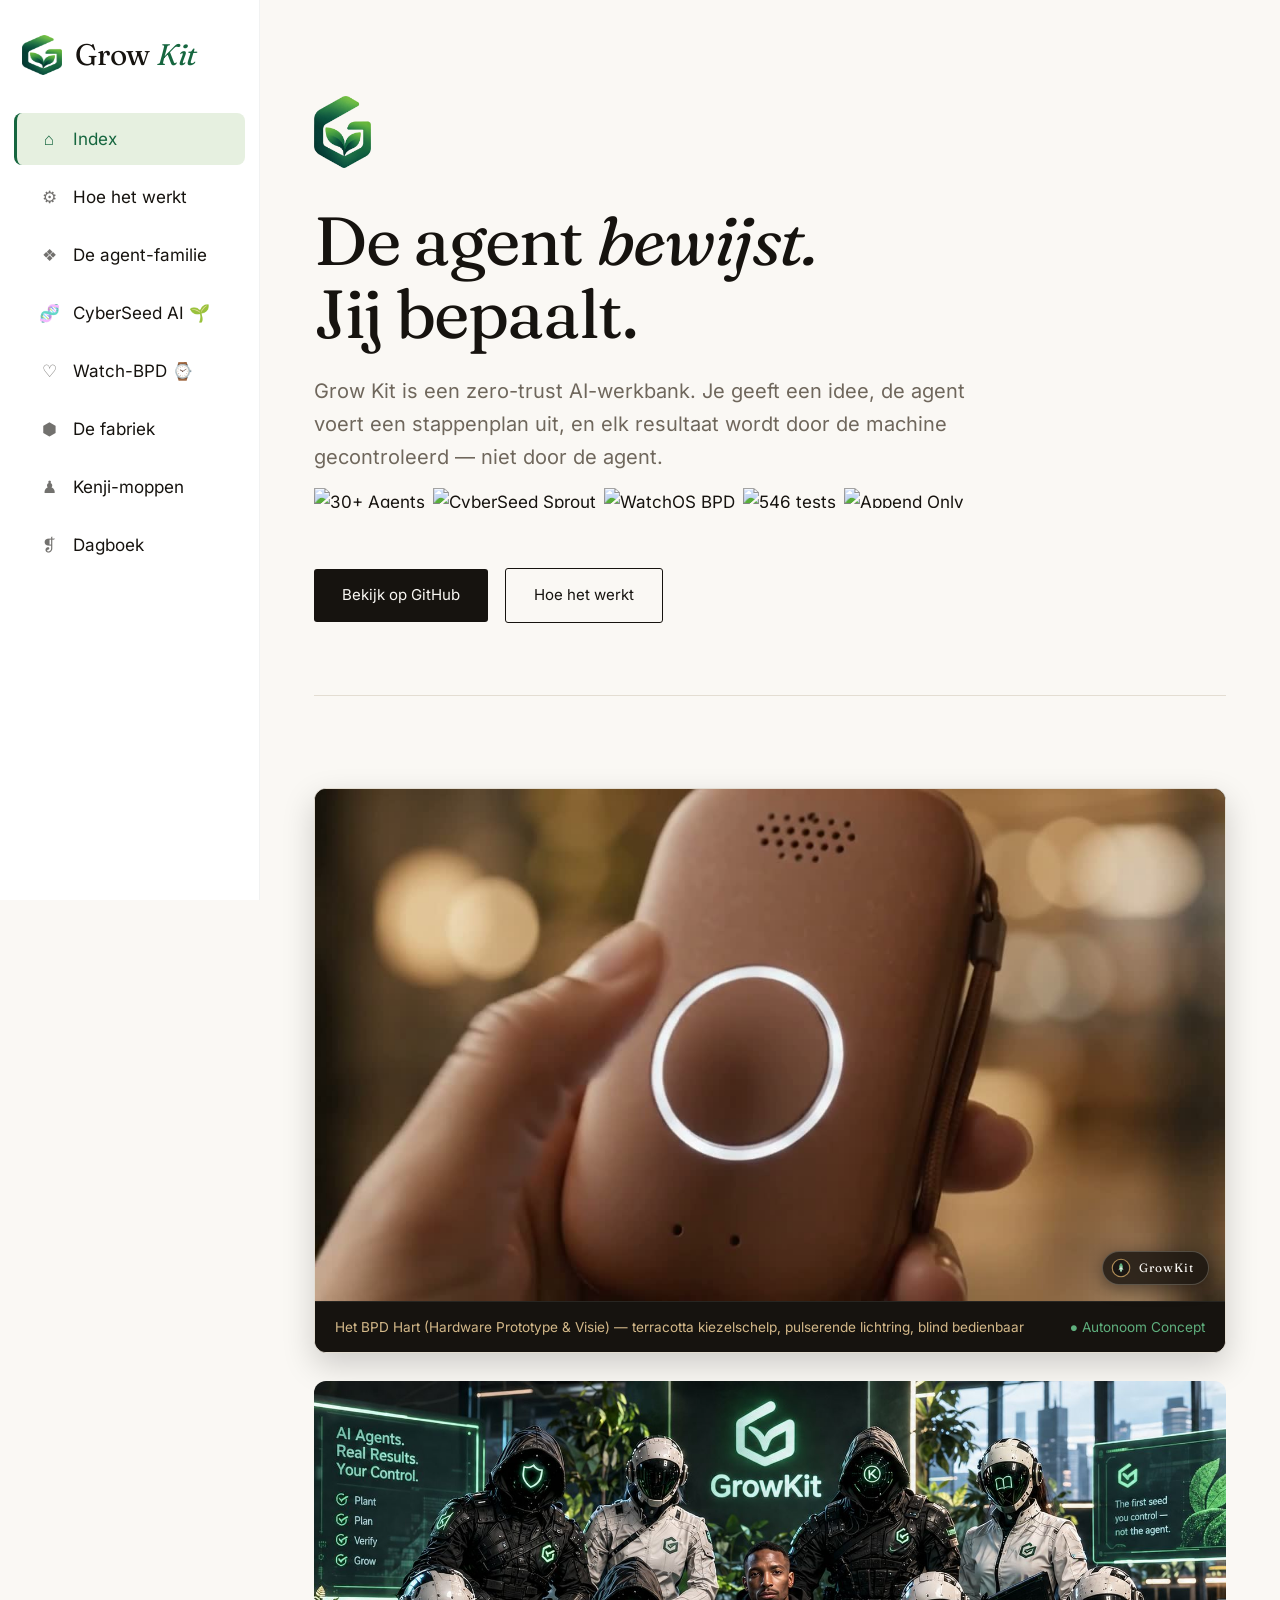
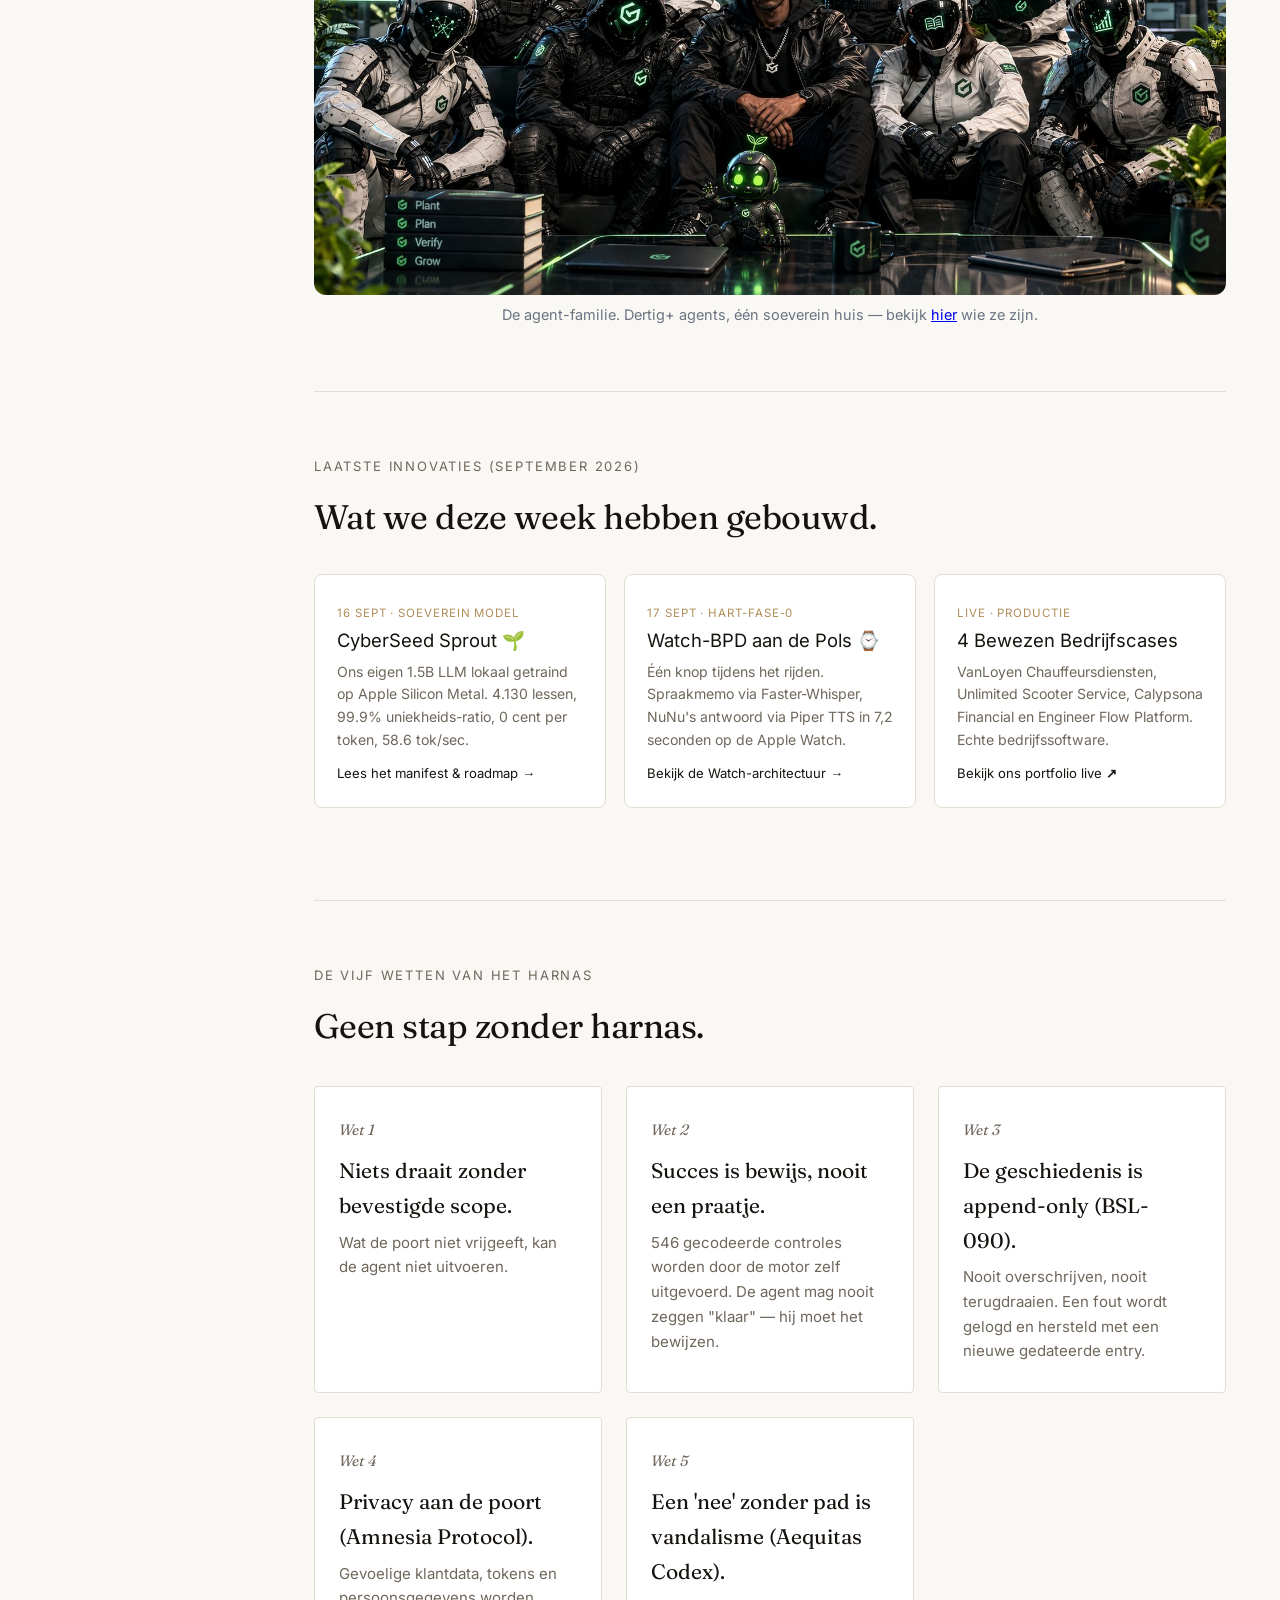
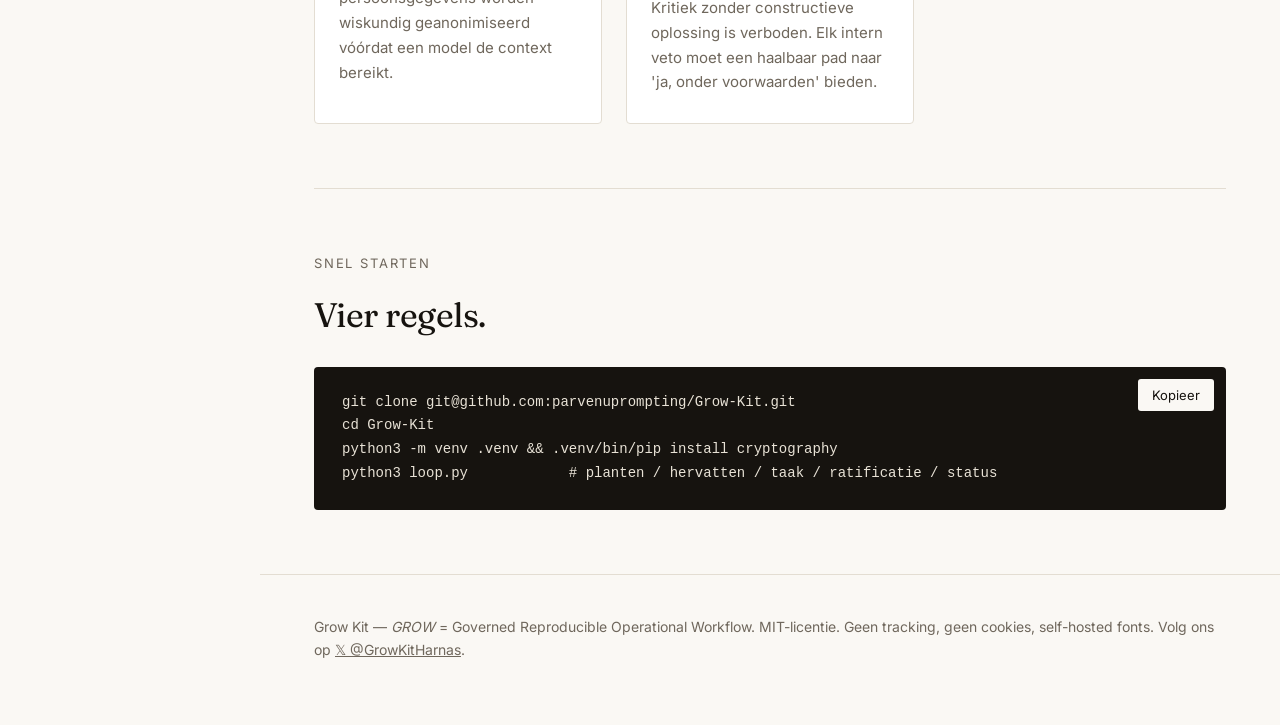
==== commit c6e5ddd6: "fix(media): verwijder google-watermerken via delogo en vervang door haarscherpe SVG vector badges" ====
--- a/index.html
+++ b/index.html
@@ -66,10 +66,21 @@
 
   <section>
     <div style="margin:28px 0;border-radius:12px;overflow:hidden;border:1px solid var(--line);background:#16130f;box-shadow:0 12px 32px rgba(0,0,0,0.18);">
-      <video style="width:100%;height:auto;display:block;" autoplay muted loop playsinline poster="video/hart-poster.jpg?v=branding">
-        <source src="video/hart-concept.mp4?v=branding" type="video/mp4">
-        Je browser ondersteunt geen ingesloten video.
-      </video>
+      <div style="position:relative;width:100%;line-height:0;">
+        <video style="width:100%;height:auto;display:block;" autoplay muted loop playsinline poster="video/hart-poster.jpg?v=vector">
+          <source src="video/hart-concept.mp4?v=vector" type="video/mp4">
+          Je browser ondersteunt geen ingesloten video.
+        </video>
+        <!-- HAARSCHERP VECTOR BADGE OVERLAY -->
+        <div class="video-vector-badge" style="position:absolute;bottom:16px;right:16px;z-index:5;pointer-events:none;display:flex;align-items:center;gap:8px;background:rgba(22,19,15,0.78);backdrop-filter:blur(8px);-webkit-backdrop-filter:blur(8px);border:1px solid rgba(227,221,210,0.25);border-radius:999px;padding:6px 14px 6px 8px;box-shadow:0 4px 16px rgba(0,0,0,0.4);">
+          <svg width="20" height="20" viewBox="0 0 32 32" fill="none" xmlns="http://www.w3.org/2000/svg" style="display:block;">
+            <circle cx="16" cy="16" r="14" fill="#1b1713" stroke="#b08d57" stroke-width="1.8"/>
+            <path d="M16 8C13 11 11 15 16 23C21 15 19 11 16 8Z" fill="#5faf7d"/>
+            <path d="M16 14V21M13 18L16 16L19 18" stroke="#faf8f4" stroke-width="1.4" stroke-linecap="round" stroke-linejoin="round"/>
+          </svg>
+          <span style="font-family:'Fraunces', serif;font-size:0.75rem;letter-spacing:0.08em;color:#faf8f4;font-weight:600;line-height:1;">GrowKit</span>
+        </div>
+      </div>
       <div style="padding:14px 20px;font-size:.85rem;color:#d4b98a;border-top:1px solid rgba(255,255,255,0.08);background:#16130f;display:flex;justify-content:space-between;align-items:center;">
         <span><strong>Het BPD Hart (Hardware Prototype &amp; Visie)</strong> — terracotta kiezelschelp, pulserende lichtring, blind bedienbaar</span>
         <span style="color:#5faf7d;">● Autonoom Concept</span>
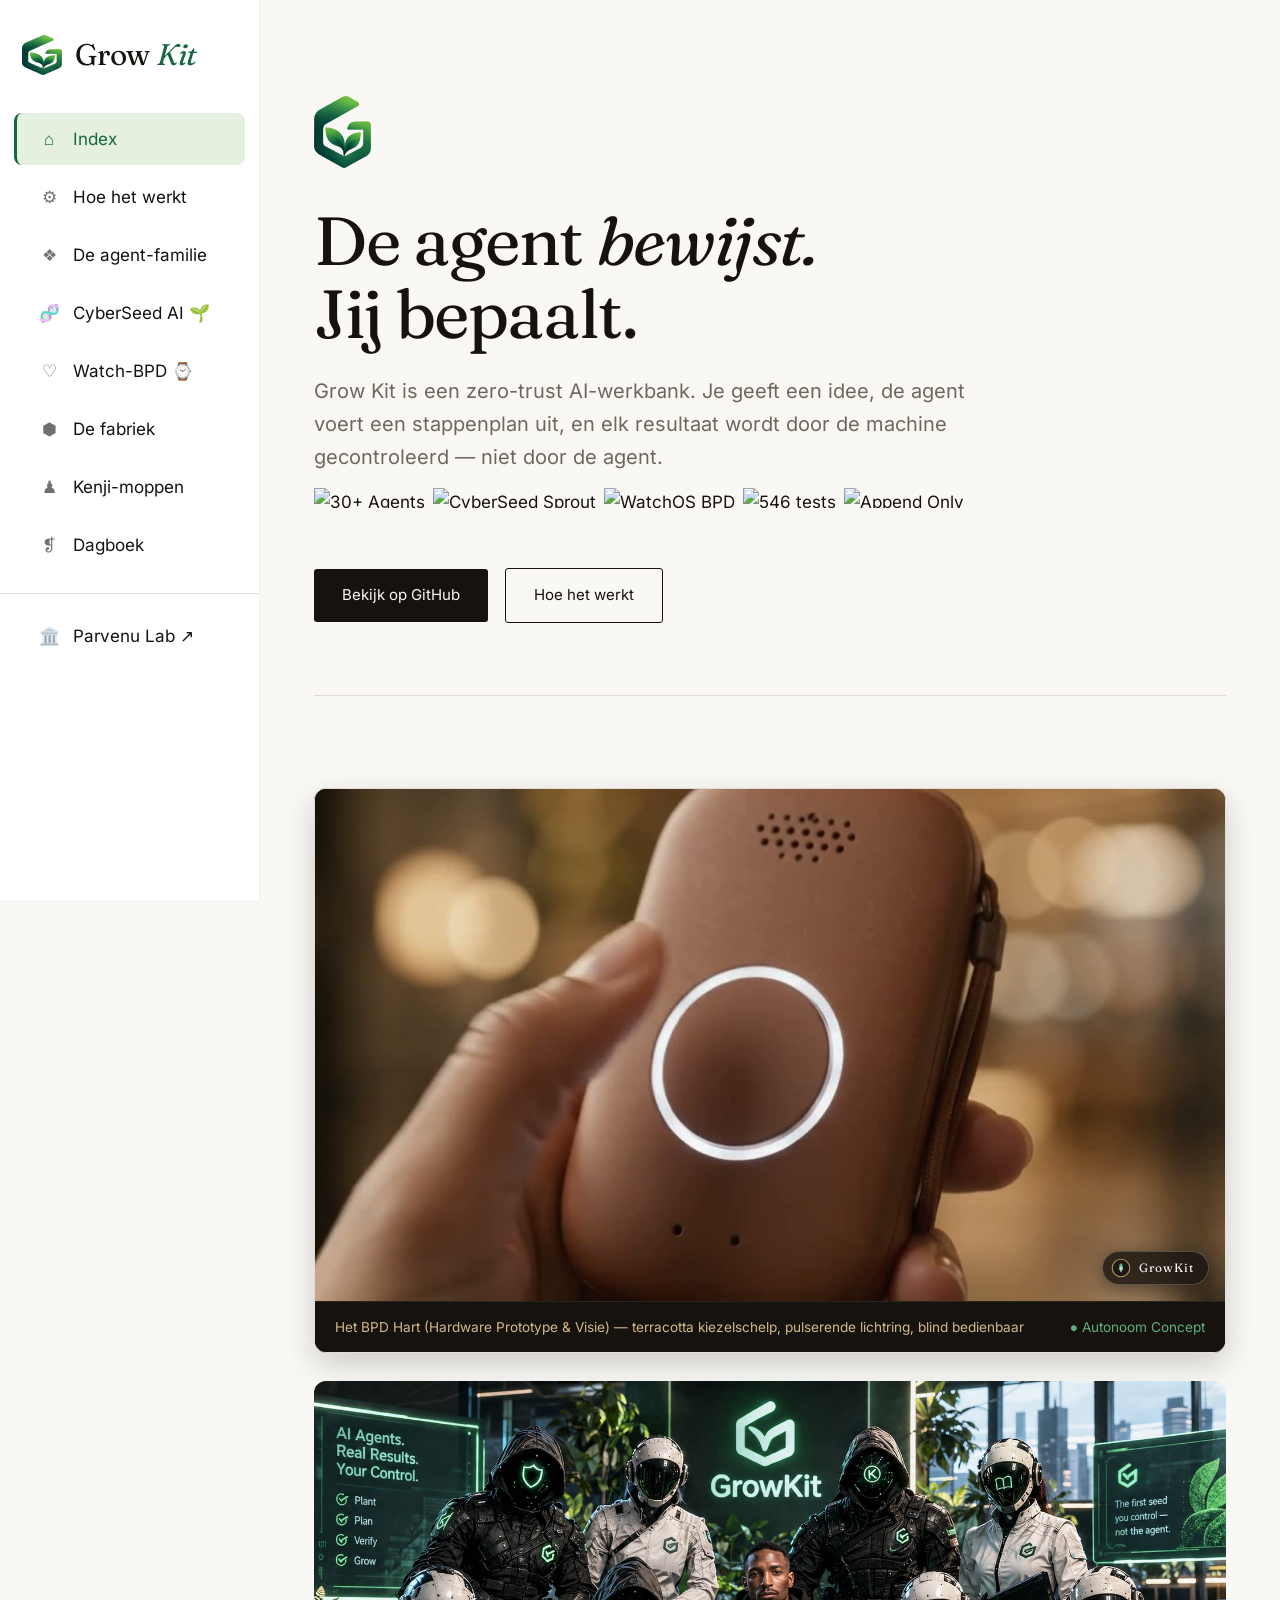
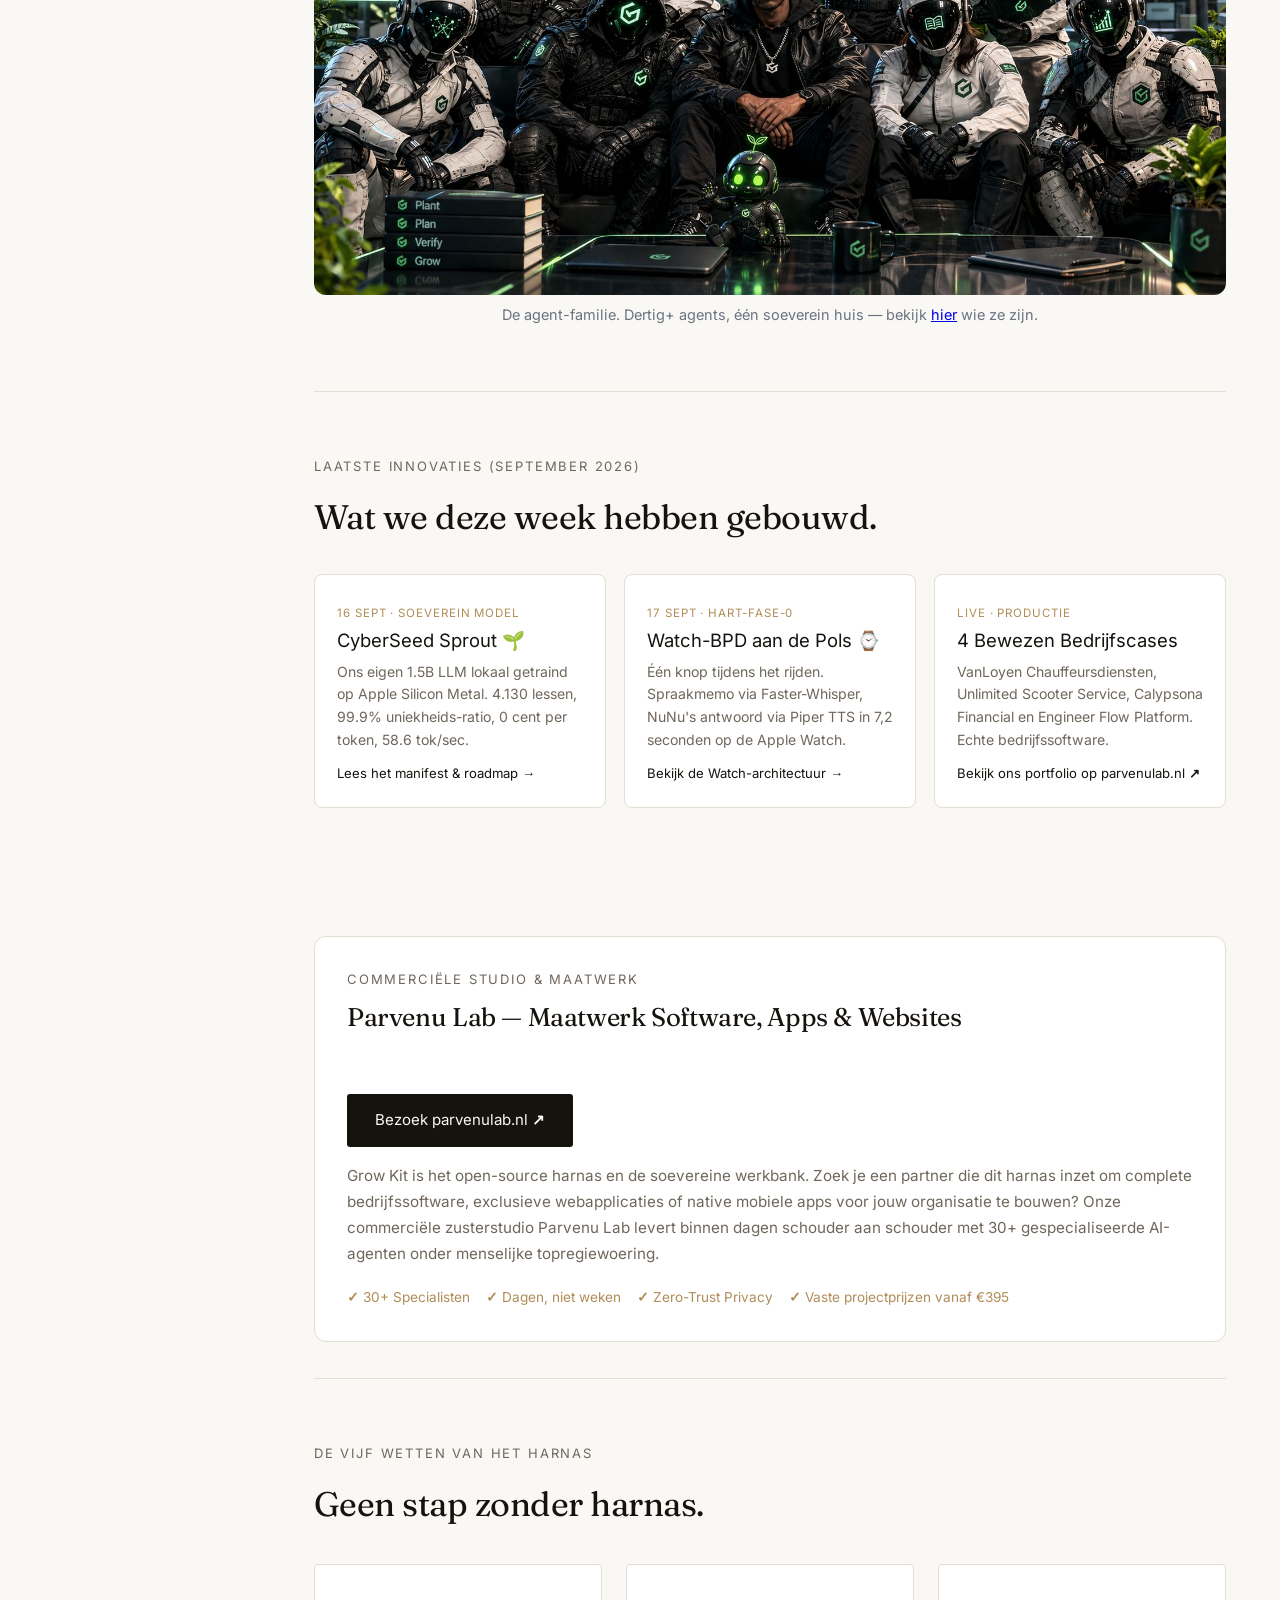
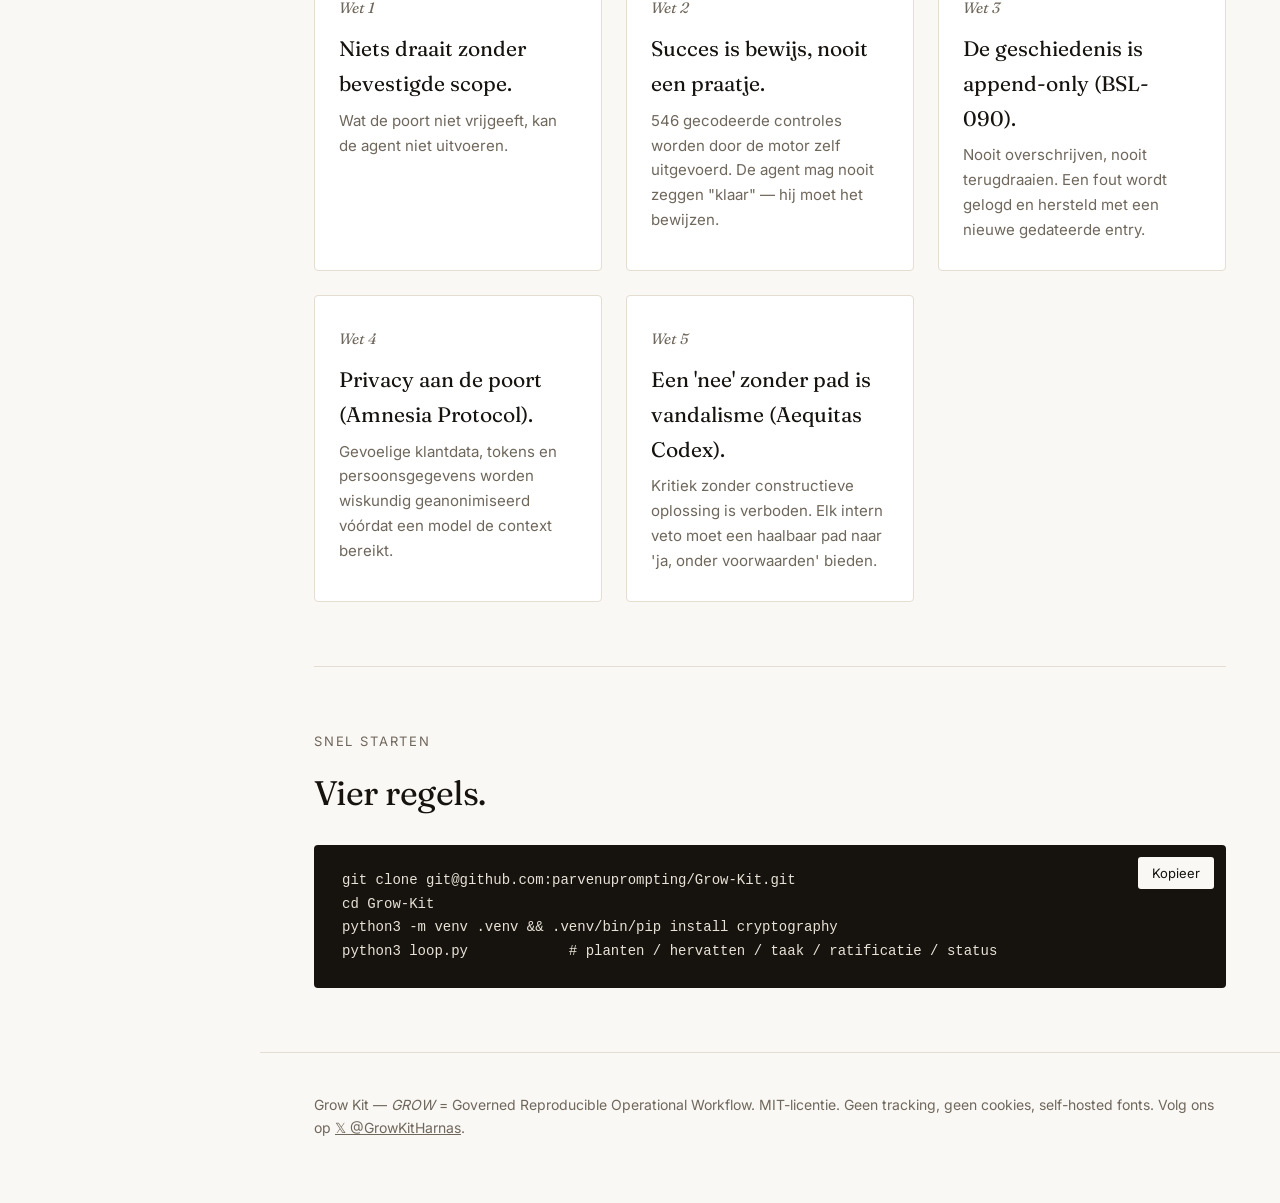
==== commit e9d7766b: "feat(crosslink): verbind Grow Kit met Parvenu Lab als commerciële zusterstudio" ====
--- a/index.html
+++ b/index.html
@@ -42,6 +42,7 @@
   <a class="item" href="fabriek/"><span class="icoon">⬢</span><span class="label">De fabriek</span></a>
   <a class="item" href="familie/kenji-moppen/"><span class="icoon">♟</span><span class="label">Kenji-moppen</span></a>
   <a class="item" href="dagboek/"><span class="icoon">❡</span><span class="label">Dagboek</span></a>
+  <div style="margin-top:18px;padding-top:14px;border-top:1px solid var(--line);">    <a class="item" href="https://parvenulab.nl/" target="_blank" rel="noopener">      <span class="icoon">🏛️</span><span class="label">Parvenu Lab ↗</span></a>  </div>
 </nav>
 
 <main class="wrap">
@@ -113,14 +114,34 @@
         <strong style="font-size:.82rem;color:#16130f">Bekijk de Watch-architectuur →</strong>
       </a>
 
-      <a href="https://parvenuprompting.github.io/parvenu-agents-site/" target="_blank" rel="noopener" class="milestone-card">
+      <a href="https://parvenulab.nl/" target="_blank" rel="noopener" class="milestone-card">
         <div>
           <span class="milestone-tag">Live · Productie</span>
           <h3>4 Bewezen Bedrijfscases</h3>
           <p>VanLoyen Chauffeursdiensten, Unlimited Scooter Service, Calypsona Financial en Engineer Flow Platform. Echte bedrijfssoftware.</p>
         </div>
-        <strong style="font-size:.82rem;color:#16130f">Bekijk ons portfolio live ↗</strong>
+        <strong style="font-size:.82rem;color:#16130f">Bekijk ons portfolio op parvenulab.nl ↗</strong>
       </a>
+    </div>
+  </section>
+
+  <!-- DOORVERWIJZING NAAR PARVENULAB.NL -->
+  <section style="background:#fff; border:1px solid var(--line); border-radius:12px; padding:32px; margin:36px 0; display:flex; flex-direction:column; gap:16px;">
+    <div style="display:flex; justify-content:space-between; align-items:flex-start; flex-wrap:wrap; gap:12px;">
+      <div>
+        <p class="kicker" style="margin-bottom:6px;">Commerciële Studio &amp; Maatwerk</p>
+        <h2 style="font-size:1.6rem; margin-bottom:8px;">Parvenu Lab — Maatwerk Software, Apps &amp; Websites</h2>
+      </div>
+      <a class="btn" href="https://parvenulab.nl/" target="_blank" rel="noopener" style="align-self:center;">Bezoek parvenulab.nl ↗</a>
+    </div>
+    <p style="color:var(--muted); font-size:.95rem; line-height:1.7; margin:0;">
+      Grow Kit is het open-source harnas en de soevereine werkbank. Zoek je een partner die dit harnas inzet om complete bedrijfssoftware, exclusieve webapplicaties of native mobiele apps voor jouw organisatie te bouwen? Onze commerciële zusterstudio <strong>Parvenu Lab</strong> levert binnen dagen schouder aan schouder met 30+ gespecialiseerde AI-agenten onder menselijke topregiewoering.
+    </p>
+    <div style="display:flex; gap:16px; flex-wrap:wrap; font-size:.85rem; color:#b08d57; font-weight:600; padding-top:4px;">
+      <span>✓ 30+ Specialisten</span>
+      <span>✓ Dagen, niet weken</span>
+      <span>✓ Zero-Trust Privacy</span>
+      <span>✓ Vaste projectprijzen vanaf €395</span>
     </div>
   </section>
 
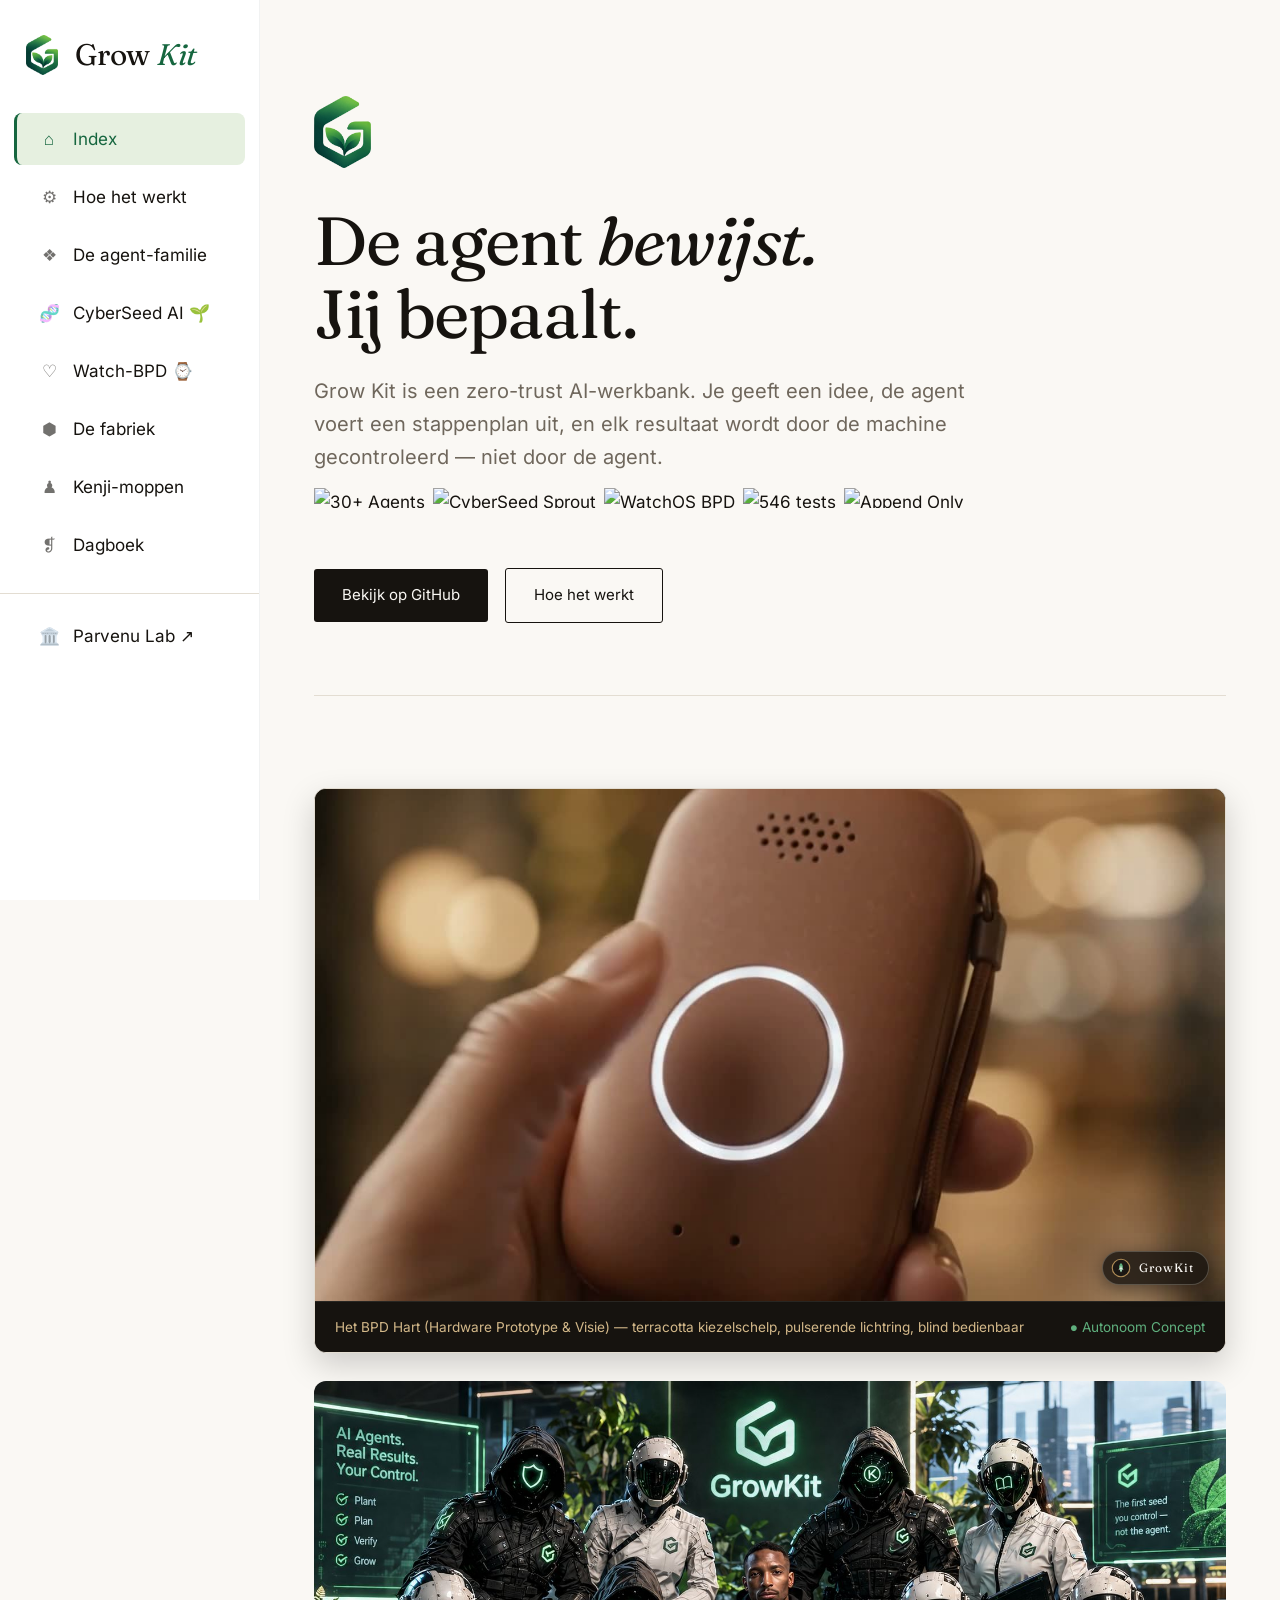
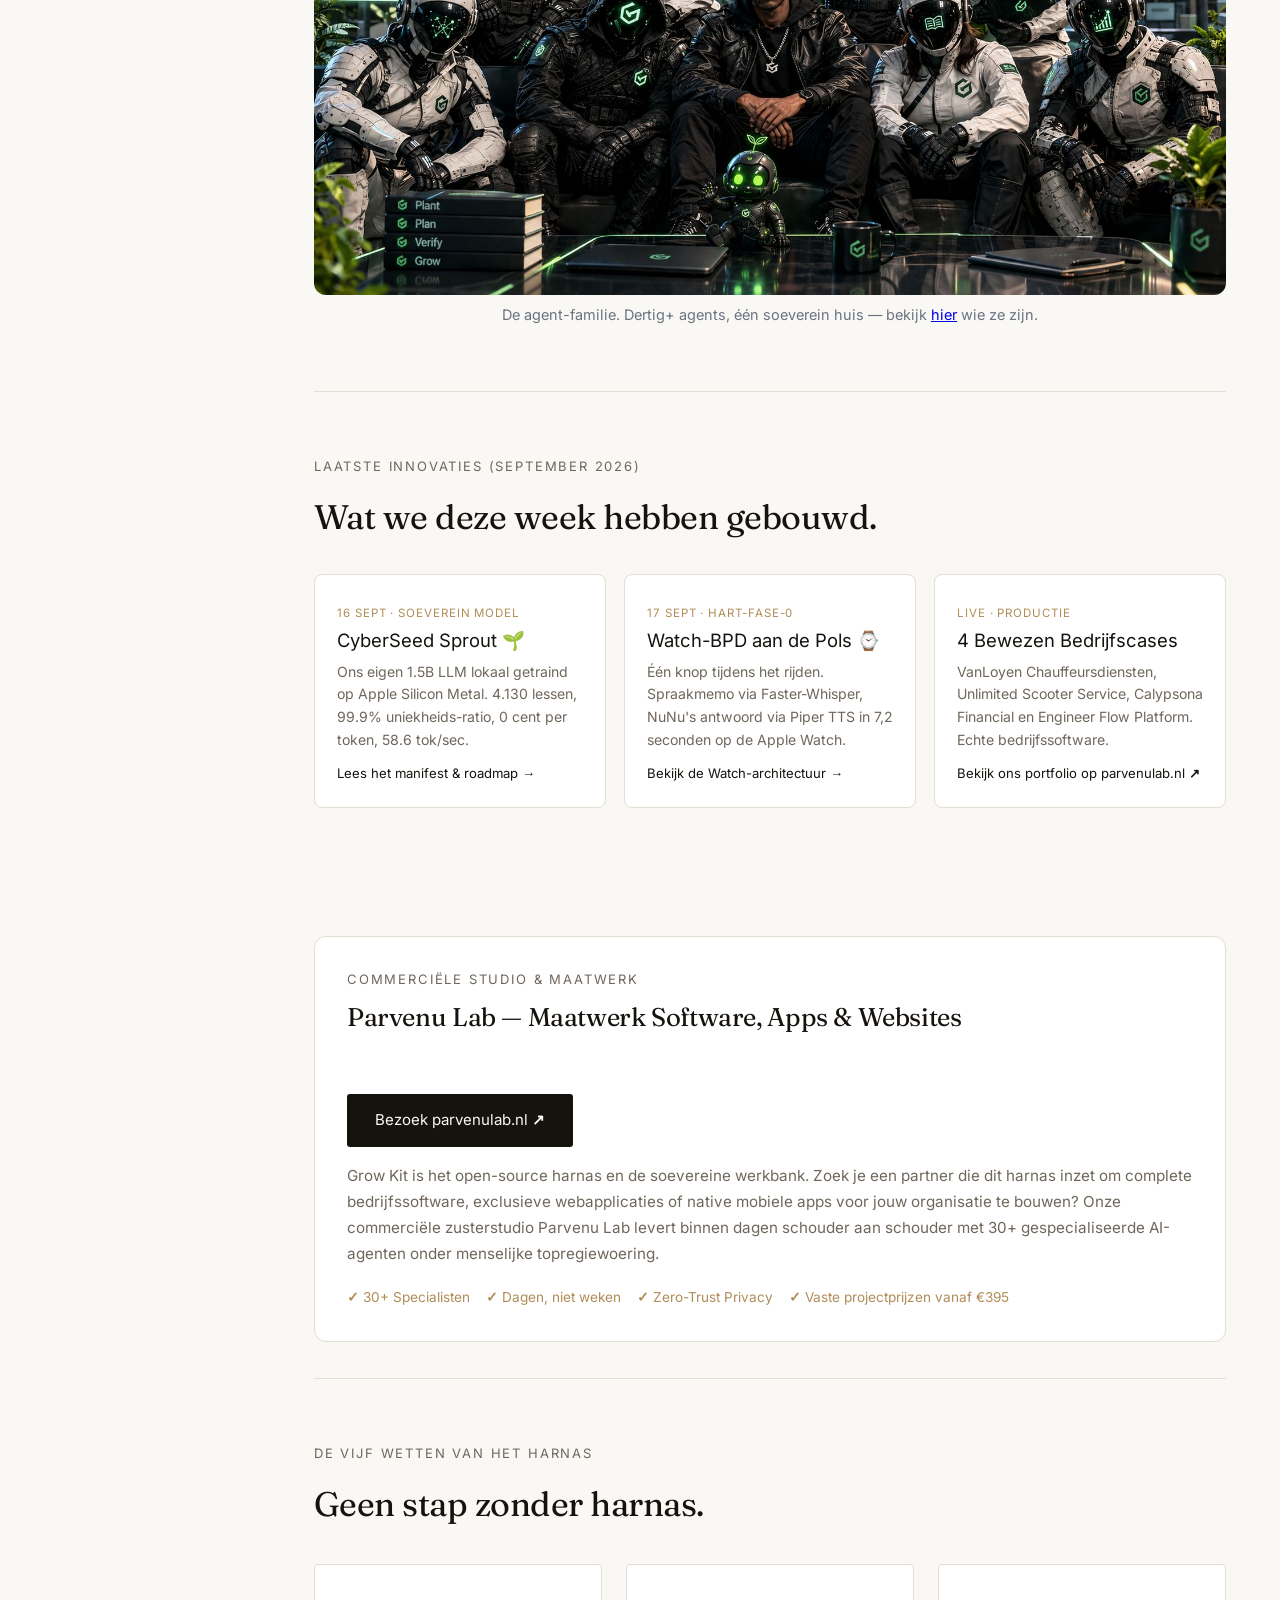
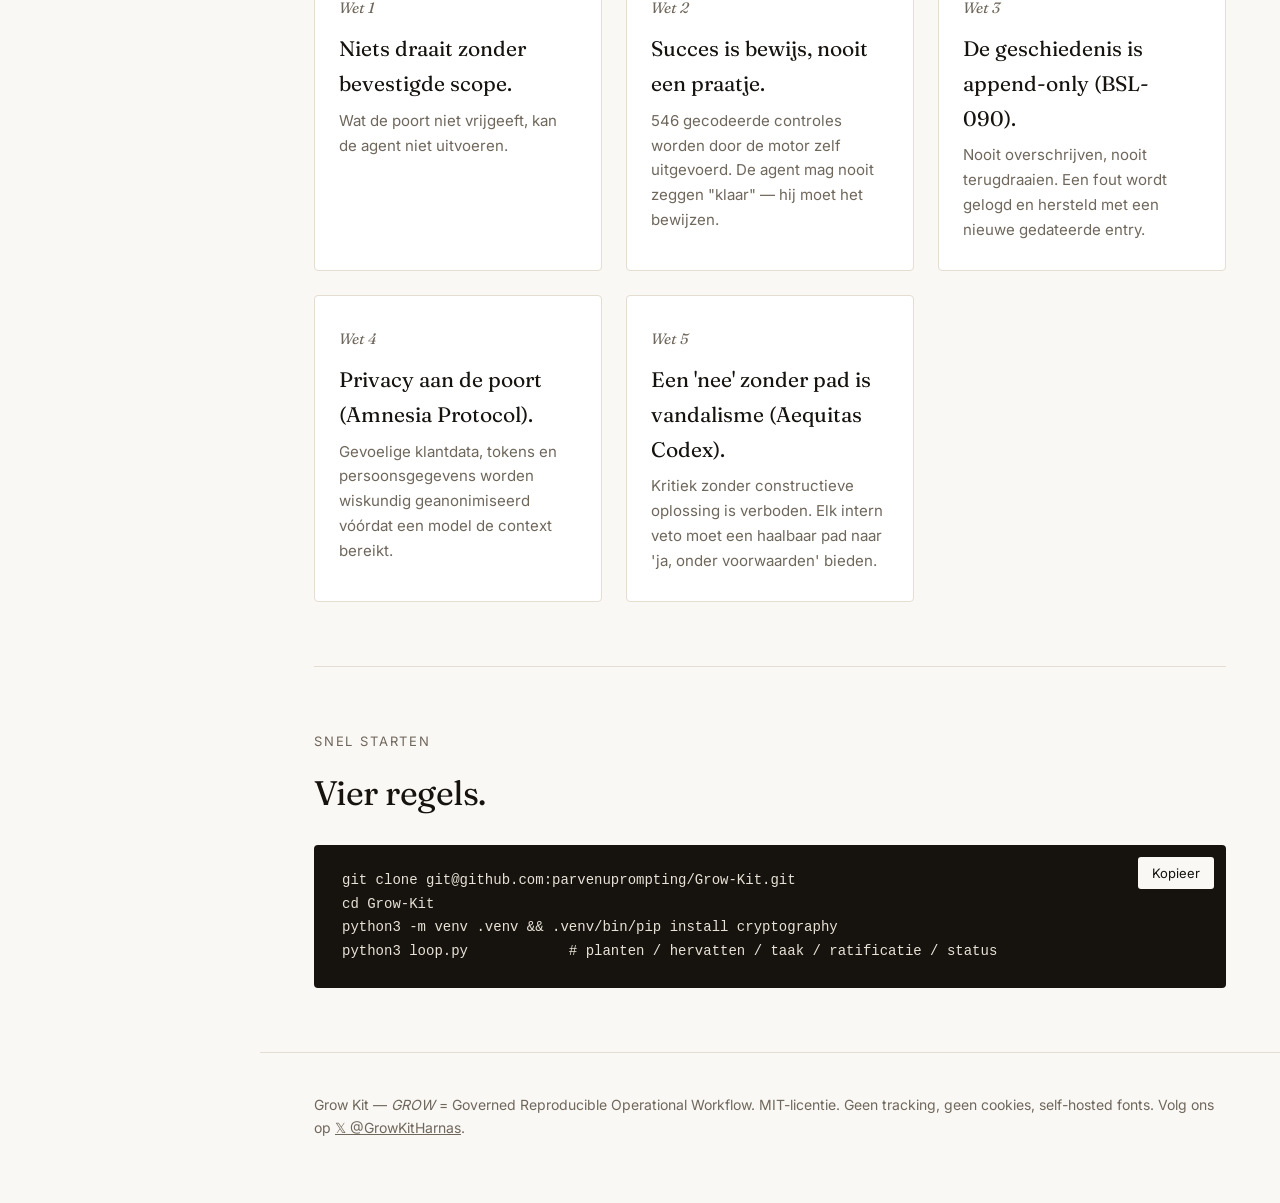
==== commit f54c3922: "Fix logo vervorming zijmenu: object-fit contain + cache-buster v5" ====
--- a/index.html
+++ b/index.html
@@ -5,8 +5,8 @@
 <meta name="viewport" content="width=device-width, initial-scale=1">
 <title>Grow Kit — De agent bewijst. Jij bepaalt.</title>
 <meta name="description" content="Grow Kit is een zero-trust AI-werkbank: je geeft een idee, de agent voert uit, en elk resultaat wordt door de machine gecontroleerd — niet door de agent.">
-<link rel="icon" type="image/png" href="assets/logo.png">
-<link rel="stylesheet" href="css/side-nav.css?v=4">
+<link rel="icon" type="image/png" href="assets/favicon.png">
+<link rel="stylesheet" href="css/side-nav.css?v=5">
 <link rel="stylesheet" href="css/style.css">
 <style>
 .badge-strip { display: flex; gap: 8px; flex-wrap: wrap; margin-top: 14px; }
--- a/css/side-nav.css
+++ b/css/side-nav.css
@@ -29,7 +29,7 @@
   padding: 4px 22px 30px;
   text-decoration: none; white-space: nowrap;
 }
-.side-nav .brand img { width: 40px; height: 40px; flex-shrink: 0; }
+.side-nav .brand img { width: 40px; height: 40px; flex-shrink: 0; object-fit: contain; }
 .side-nav .brand span { font-size: 1.35em; color: var(--ink); }
 .side-nav .brand em { color: var(--sn-groen); font-style: italic; }
 
@@ -94,7 +94,7 @@
     text-decoration: none;
   }
   .mobile-header .brand img {
-    width: 34px; height: 34px;
+    width: 34px; height: 34px; object-fit: contain;
   }
   .mobile-header .brand span {
     font-size: 1.25rem;
